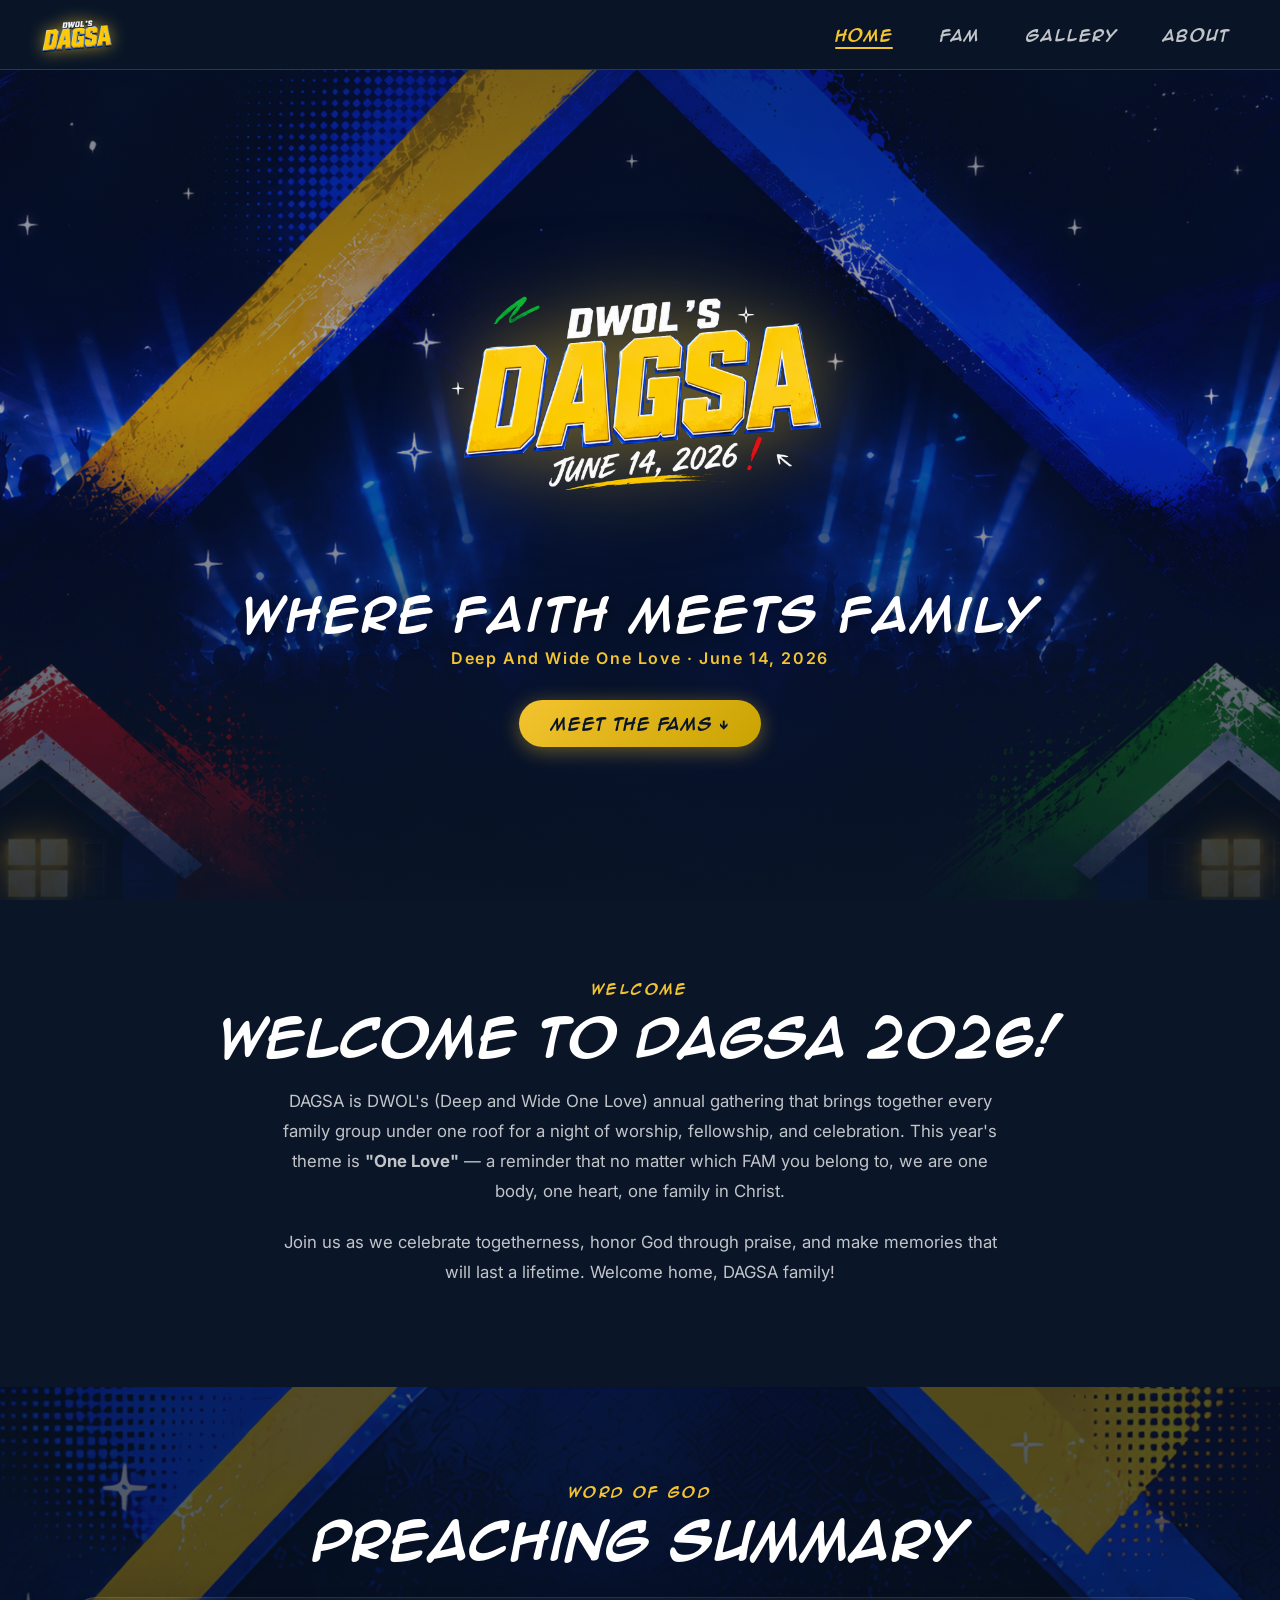
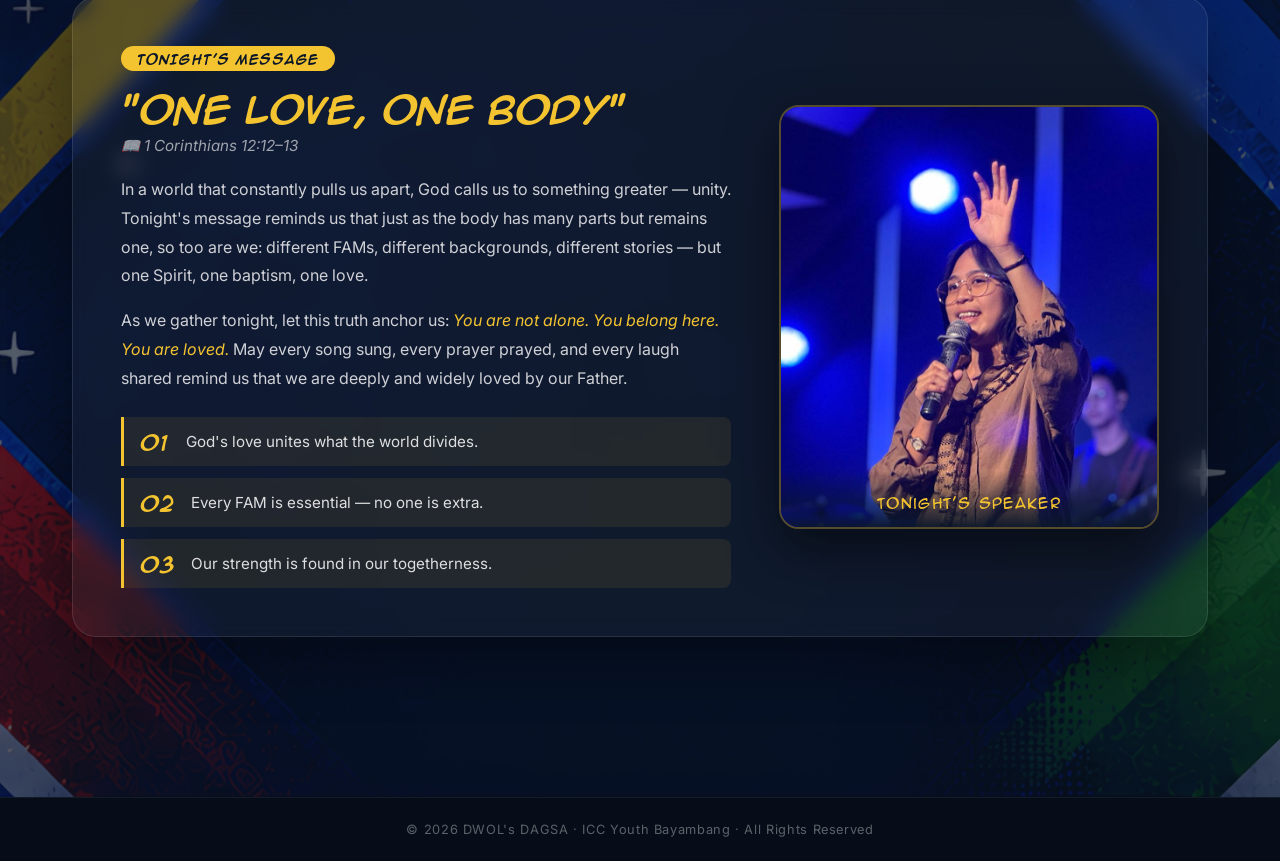
==== index.html @ e31fb782 "Initial commit: DAGSA 2026 website + photobooth app" ====
<!DOCTYPE html>
<html lang="en">
<head>
  <meta charset="UTF-8" />
  <meta name="viewport" content="width=device-width, initial-scale=1.0" />
  <title>DWOL's DAGSA 2026 — Deep and Wide One Love</title>
  <meta name="description" content="DWOL's DAGSA 2026 — Deep and Wide One Love youth event website. Meet the FAMs, view the photobooth gallery, and learn more about us." />
  <link rel="preconnect" href="https://fonts.googleapis.com" />
  <link rel="preconnect" href="https://fonts.gstatic.com" crossorigin />
  <link href="https://fonts.googleapis.com/css2?family=Outfit:wght@400;600;700;800;900&family=Inter:wght@400;500;600&display=swap" rel="stylesheet" />
  <link rel="stylesheet" href="style.css" />
</head>
<body>

  <!-- ===== NAVBAR ===== -->
  <nav class="navbar" id="navbar">
    <div class="nav-logo">
      <img src="ASSETS/14.png" alt="DWOL's DAGSA Logo" class="nav-logo-img" />
    </div>
    <ul class="nav-links" id="nav-links">
      <li><a href="#home" class="nav-link active" data-tab="home" onclick="switchTab('home', this)">HOME</a></li>
      <li><a href="#fam" class="nav-link" data-tab="fam" onclick="switchTab('fam', this)">FAM</a></li>
      <li><a href="#gallery" class="nav-link" data-tab="gallery" onclick="switchTab('gallery', this)">GALLERY</a></li>
      <li><a href="#about" class="nav-link" data-tab="about" onclick="switchTab('about', this)">ABOUT</a></li>
    </ul>
    <button class="hamburger" id="hamburger" onclick="toggleMenu()" aria-label="Toggle menu">
      <span></span><span></span><span></span>
    </button>
  </nav>

  <!-- ===== HOME TAB ===== -->
  <section id="home" class="tab-section active">

    <!-- Hero -->
    <div class="hero" style="background-image: url('ASSETS/BACKGROUND 2.png');">
      <div class="hero-overlay"></div>
      <div class="hero-content">
        <img src="ASSETS/15.png" alt="DWOL's DAGSA June 14, 2026" class="hero-logo animate-float" />
        <h1 class="hero-tagline">Where Faith Meets Family</h1>
        <p class="hero-sub">Deep And Wide One Love · June 14, 2026</p>
        <a href="#fam" class="btn btn-primary" onclick="switchTab('fam', document.querySelector('[data-tab=fam]'))">Meet the FAMs ↓</a>
      </div>
    </div>

    <!-- Welcome Message -->
    <div class="section-container welcome-section">
      <div class="section-label">WELCOME</div>
      <h2 class="section-title">Welcome to DAGSA 2026!</h2>
      <p class="section-desc">
        DAGSA is DWOL's (Deep and Wide One Love) annual gathering that brings together every family group under one roof
        for a night of worship, fellowship, and celebration. This year's theme is <strong>"One Love"</strong> — a reminder
        that no matter which FAM you belong to, we are one body, one heart, one family in Christ.
      </p>
      <p class="section-desc">
        Join us as we celebrate togetherness, honor God through praise, and make memories that will last a lifetime.
        Welcome home, DAGSA family!
      </p>
    </div>

    <!-- Preaching Summary -->
    <div class="preaching-section">
      <div class="preaching-bg" style="background-image: url('ASSETS/BACKGROUND.png');"></div>
      <div class="section-container">
        <div class="section-label">WORD OF GOD</div>
        <h2 class="section-title" style="color:#fff;">Preaching Summary</h2>
        <div class="preaching-card">
          <div class="preaching-text">
            <div class="sermon-badge">Tonight's Message</div>
            <h3 class="sermon-title">"One Love, One Body"</h3>
            <p class="sermon-verse">📖 1 Corinthians 12:12–13</p>
            <p class="sermon-body">
              In a world that constantly pulls us apart, God calls us to something greater — unity.
              Tonight's message reminds us that just as the body has many parts but remains one,
              so too are we: different FAMs, different backgrounds, different stories — but one Spirit,
              one baptism, one love.
            </p>
            <p class="sermon-body">
              As we gather tonight, let this truth anchor us: <em>You are not alone. You belong here.
              You are loved.</em> May every song sung, every prayer prayed, and every laugh shared
              remind us that we are deeply and widely loved by our Father.
            </p>
            <div class="sermon-key-points">
              <div class="key-point"><span class="kp-num">01</span><span>God's love unites what the world divides.</span></div>
              <div class="key-point"><span class="kp-num">02</span><span>Every FAM is essential — no one is extra.</span></div>
              <div class="key-point"><span class="kp-num">03</span><span>Our strength is found in our togetherness.</span></div>
            </div>
          </div>
          <div class="preaching-photo">
            <div class="photo-frame">
              <img src="ASSETS/preacher.jpg" alt="Tonight's Preacher" class="preacher-img" />
              <div class="photo-label">Tonight's Speaker</div>
            </div>
          </div>
        </div>
      </div>
    </div>

  </section>

  <!-- ===== FAM TAB ===== -->
  <section id="fam" class="tab-section">
    <div class="fam-hero" style="background-image: url('ASSETS/BACKGROUND.png');">
      <div class="hero-overlay"></div>
      <div class="fam-hero-content">
        <div class="section-label" style="color:#ffd700;">THE FAMILIES</div>
        <h2 class="section-title" style="color:#fff; font-size: clamp(2rem, 5vw, 3.5rem);">Meet the FAM</h2>
        <p style="color:rgba(255,255,255,0.8); max-width:600px; margin:0 auto; text-align:center;">
          Four families. One love. Get to know each FAM and see their incredible photos!
        </p>
      </div>
    </div>

    <div class="section-container fam-grid-section">
      <div class="fam-grid">

        <!-- JUNIOR FAM -->
        <div class="fam-card" id="fam-junior" style="--fam-color: #e63946;">
          <div class="fam-card-inner">
            <div class="fam-img-wrap">
              <img src="ASSETS/FAMs/JUNIOR FAM.png" alt="Junior FAM" class="fam-card-img" />
              <div class="fam-img-overlay"></div>
            </div>
            <div class="fam-card-body">
              <div class="fam-color-bar" style="background: #e63946;"></div>
              <h3 class="fam-name">Junior FAM</h3>
              <p class="fam-desc">The little ones with the biggest hearts. Full of energy, faith, and the purest kind of love for God!</p>
              <button class="btn btn-fam" style="--fam-color:#e63946;" onclick="openFamGallery('junior')" id="btn-junior-fam">
                See Our Pics 📸
              </button>
            </div>
          </div>
        </div>

        <!-- PRE-UNI FAM -->
        <div class="fam-card" id="fam-preuni" style="--fam-color: #f4d03f;">
          <div class="fam-card-inner">
            <div class="fam-img-wrap">
              <img src="ASSETS/FAMs/PRE-UNI FAM.png" alt="Pre-Uni FAM" class="fam-card-img" />
              <div class="fam-img-overlay"></div>
            </div>
            <div class="fam-card-body">
              <div class="fam-color-bar" style="background: #f4d03f;"></div>
              <h3 class="fam-name">Pre-Uni FAM</h3>
              <p class="fam-desc">On the threshold of a new chapter. These young ones carry passion, potential, and a faith that moves mountains.</p>
              <button class="btn btn-fam" style="--fam-color:#f4d03f; color:#0d1b3e;" onclick="openFamGallery('preuni')" id="btn-preuni-fam">
                See Our Pics 📸
              </button>
            </div>
          </div>
        </div>

        <!-- COLLEGIATE FAM -->
        <div class="fam-card" id="fam-collegiate" style="--fam-color: #1d4ed8;">
          <div class="fam-card-inner">
            <div class="fam-img-wrap">
              <img src="ASSETS/FAMs/COLLEGIATE FAM.png" alt="Collegiate FAM" class="fam-card-img" />
              <div class="fam-img-overlay"></div>
            </div>
            <div class="fam-card-body">
              <div class="fam-color-bar" style="background: #1d4ed8;"></div>
              <h3 class="fam-name">Collegiate FAM</h3>
              <p class="fam-desc">Navigating college with grace and grit. This FAM proves that campus life and deep faith go hand in hand.</p>
              <button class="btn btn-fam" style="--fam-color:#1d4ed8;" onclick="openFamGallery('collegiate')" id="btn-collegiate-fam">
                See Our Pics 📸
              </button>
            </div>
          </div>
        </div>

        <!-- YOUNG ADULTS FAM -->
        <div class="fam-card" id="fam-youngadults" style="--fam-color: #16a34a;">
          <div class="fam-card-inner">
            <div class="fam-img-wrap">
              <img src="ASSETS/FAMs/YOUNG ADULTS FAM.png" alt="Young Adults FAM" class="fam-card-img" />
              <div class="fam-img-overlay"></div>
            </div>
            <div class="fam-card-body">
              <div class="fam-color-bar" style="background: #16a34a;"></div>
              <h3 class="fam-name">Young Adults FAM</h3>
              <p class="fam-desc">Adulting in faith. This FAM is building careers, families, and a legacy rooted in God's love and purpose.</p>
              <button class="btn btn-fam" style="--fam-color:#16a34a;" onclick="openFamGallery('youngadults')" id="btn-youngadults-fam">
                See Our Pics 📸
              </button>
            </div>
          </div>
        </div>

      </div>
    </div>

    <!-- FAM Gallery Modal -->
    <div class="fam-modal" id="fam-modal" onclick="closeFamModal(event)">
      <div class="fam-modal-content" id="fam-modal-content">
        <button class="modal-close" onclick="closeFamModalBtn()" id="btn-close-fam-modal" aria-label="Close modal">✕</button>
        <div class="modal-header">
          <h3 class="modal-title" id="modal-fam-title">FAM Gallery</h3>
        </div>
        <div class="modal-gallery" id="modal-gallery">
          <p style="color:rgba(255,255,255,0.6); text-align:center; padding:2rem;">Photos coming soon! 📸</p>
        </div>
      </div>
    </div>
  </section>

  <!-- ===== PHOTOBOOTH GALLERY TAB ===== -->
  <section id="gallery" class="tab-section">
    <div class="gallery-hero" style="background-image: url('ASSETS/BACKGROUND 2.png');">
      <div class="hero-overlay"></div>
      <div class="gallery-hero-content">
        <div class="section-label" style="color:#ffd700;">MEMORIES</div>
        <h2 class="section-title" style="color:#fff; font-size: clamp(2rem, 5vw, 3.5rem);">Photobooth Gallery</h2>
        <p style="color:rgba(255,255,255,0.8); max-width:600px; margin:0 auto; text-align:center;">
          Capture the moment, keep the memory. Download your favorites below!
        </p>
      </div>
    </div>

    <div class="section-container gallery-section">

      <!-- Section: All FAMs -->
      <div class="gallery-group">
        <div class="gallery-group-header">
          <h3 class="gallery-group-title">⚡ Photobooth Shots</h3>
          <div class="gallery-group-line"></div>
        </div>
        <div class="gallery-grid">
          <div class="gallery-item" id="gallery-item-1">
            <div class="gallery-placeholder">
              <div class="placeholder-icon">📷</div>
              <p>Photo Coming Soon</p>
            </div>
            <button class="btn-download" onclick="downloadPhoto(this, 'dagsa-photo-1')" id="btn-dl-1" aria-label="Download photo 1">
              ⬇ Download
            </button>
          </div>
          <div class="gallery-item" id="gallery-item-2">
            <div class="gallery-placeholder">
              <div class="placeholder-icon">📷</div>
              <p>Photo Coming Soon</p>
            </div>
            <button class="btn-download" onclick="downloadPhoto(this, 'dagsa-photo-2')" id="btn-dl-2" aria-label="Download photo 2">
              ⬇ Download
            </button>
          </div>
          <div class="gallery-item" id="gallery-item-3">
            <div class="gallery-placeholder">
              <div class="placeholder-icon">📷</div>
              <p>Photo Coming Soon</p>
            </div>
            <button class="btn-download" onclick="downloadPhoto(this, 'dagsa-photo-3')" id="btn-dl-3" aria-label="Download photo 3">
              ⬇ Download
            </button>
          </div>
        </div>
      </div>

      <!-- Section: Junior FAM -->
      <div class="gallery-group">
        <div class="gallery-group-header">
          <h3 class="gallery-group-title" style="color:#e63946;">🏠 Junior FAM</h3>
          <div class="gallery-group-line" style="background: #e63946;"></div>
        </div>
        <div class="gallery-grid">
          <div class="gallery-item" id="gallery-junior-1">
            <div class="gallery-placeholder" style="border-color: rgba(230,57,70,0.4);">
              <div class="placeholder-icon">📷</div>
              <p>Photo Coming Soon</p>
            </div>
            <button class="btn-download" style="background:#e63946;" onclick="downloadPhoto(this, 'junior-fam-1')" id="btn-dl-junior-1">⬇ Download</button>
          </div>
          <div class="gallery-item" id="gallery-junior-2">
            <div class="gallery-placeholder" style="border-color: rgba(230,57,70,0.4);">
              <div class="placeholder-icon">📷</div>
              <p>Photo Coming Soon</p>
            </div>
            <button class="btn-download" style="background:#e63946;" onclick="downloadPhoto(this, 'junior-fam-2')" id="btn-dl-junior-2">⬇ Download</button>
          </div>
          <div class="gallery-item" id="gallery-junior-3">
            <div class="gallery-placeholder" style="border-color: rgba(230,57,70,0.4);">
              <div class="placeholder-icon">📷</div>
              <p>Photo Coming Soon</p>
            </div>
            <button class="btn-download" style="background:#e63946;" onclick="downloadPhoto(this, 'junior-fam-3')" id="btn-dl-junior-3">⬇ Download</button>
          </div>
        </div>
      </div>

      <!-- Section: Pre-Uni FAM -->
      <div class="gallery-group">
        <div class="gallery-group-header">
          <h3 class="gallery-group-title" style="color:#f4d03f;">🏠 Pre-Uni FAM</h3>
          <div class="gallery-group-line" style="background: #f4d03f;"></div>
        </div>
        <div class="gallery-grid">
          <div class="gallery-item" id="gallery-preuni-1">
            <div class="gallery-placeholder" style="border-color: rgba(244,208,63,0.4);">
              <div class="placeholder-icon">📷</div>
              <p>Photo Coming Soon</p>
            </div>
            <button class="btn-download" style="background:#c9a800; color:#fff;" onclick="downloadPhoto(this, 'preuni-fam-1')" id="btn-dl-preuni-1">⬇ Download</button>
          </div>
          <div class="gallery-item" id="gallery-preuni-2">
            <div class="gallery-placeholder" style="border-color: rgba(244,208,63,0.4);">
              <div class="placeholder-icon">📷</div>
              <p>Photo Coming Soon</p>
            </div>
            <button class="btn-download" style="background:#c9a800; color:#fff;" onclick="downloadPhoto(this, 'preuni-fam-2')" id="btn-dl-preuni-2">⬇ Download</button>
          </div>
          <div class="gallery-item" id="gallery-preuni-3">
            <div class="gallery-placeholder" style="border-color: rgba(244,208,63,0.4);">
              <div class="placeholder-icon">📷</div>
              <p>Photo Coming Soon</p>
            </div>
            <button class="btn-download" style="background:#c9a800; color:#fff;" onclick="downloadPhoto(this, 'preuni-fam-3')" id="btn-dl-preuni-3">⬇ Download</button>
          </div>
        </div>
      </div>

      <!-- Section: Collegiate FAM -->
      <div class="gallery-group">
        <div class="gallery-group-header">
          <h3 class="gallery-group-title" style="color:#60a5fa;">🏠 Collegiate FAM</h3>
          <div class="gallery-group-line" style="background: #1d4ed8;"></div>
        </div>
        <div class="gallery-grid">
          <div class="gallery-item" id="gallery-collegiate-1">
            <div class="gallery-placeholder" style="border-color: rgba(29,78,216,0.4);">
              <div class="placeholder-icon">📷</div>
              <p>Photo Coming Soon</p>
            </div>
            <button class="btn-download" style="background:#1d4ed8;" onclick="downloadPhoto(this, 'collegiate-fam-1')" id="btn-dl-collegiate-1">⬇ Download</button>
          </div>
          <div class="gallery-item" id="gallery-collegiate-2">
            <div class="gallery-placeholder" style="border-color: rgba(29,78,216,0.4);">
              <div class="placeholder-icon">📷</div>
              <p>Photo Coming Soon</p>
            </div>
            <button class="btn-download" style="background:#1d4ed8;" onclick="downloadPhoto(this, 'collegiate-fam-2')" id="btn-dl-collegiate-2">⬇ Download</button>
          </div>
          <div class="gallery-item" id="gallery-collegiate-3">
            <div class="gallery-placeholder" style="border-color: rgba(29,78,216,0.4);">
              <div class="placeholder-icon">📷</div>
              <p>Photo Coming Soon</p>
            </div>
            <button class="btn-download" style="background:#1d4ed8;" onclick="downloadPhoto(this, 'collegiate-fam-3')" id="btn-dl-collegiate-3">⬇ Download</button>
          </div>
        </div>
      </div>

      <!-- Section: Young Adults FAM -->
      <div class="gallery-group">
        <div class="gallery-group-header">
          <h3 class="gallery-group-title" style="color:#4ade80;">🏠 Young Adults FAM</h3>
          <div class="gallery-group-line" style="background: #16a34a;"></div>
        </div>
        <div class="gallery-grid">
          <div class="gallery-item" id="gallery-ya-1">
            <div class="gallery-placeholder" style="border-color: rgba(22,163,74,0.4);">
              <div class="placeholder-icon">📷</div>
              <p>Photo Coming Soon</p>
            </div>
            <button class="btn-download" style="background:#16a34a;" onclick="downloadPhoto(this, 'youngadults-fam-1')" id="btn-dl-ya-1">⬇ Download</button>
          </div>
          <div class="gallery-item" id="gallery-ya-2">
            <div class="gallery-placeholder" style="border-color: rgba(22,163,74,0.4);">
              <div class="placeholder-icon">📷</div>
              <p>Photo Coming Soon</p>
            </div>
            <button class="btn-download" style="background:#16a34a;" onclick="downloadPhoto(this, 'youngadults-fam-2')" id="btn-dl-ya-2">⬇ Download</button>
          </div>
          <div class="gallery-item" id="gallery-ya-3">
            <div class="gallery-placeholder" style="border-color: rgba(22,163,74,0.4);">
              <div class="placeholder-icon">📷</div>
              <p>Photo Coming Soon</p>
            </div>
            <button class="btn-download" style="background:#16a34a;" onclick="downloadPhoto(this, 'youngadults-fam-3')" id="btn-dl-ya-3">⬇ Download</button>
          </div>
        </div>
      </div>

    </div>
  </section>

  <!-- ===== ABOUT TAB ===== -->
  <section id="about" class="tab-section">
    <div class="about-hero" style="background-image: url('ASSETS/BACKGROUND 2.png');">
      <div class="hero-overlay"></div>
      <div class="about-hero-content">
        <img src="ASSETS/14.png" alt="DWOL's DAGSA" class="about-logo" />
      </div>
    </div>

    <div class="section-container about-section">

      <!-- About Description -->
      <div class="about-card">
        <div class="section-label">ABOUT US</div>
        <h2 class="section-title">What is DAGSA?</h2>
        <p class="section-desc">
          <strong>DAGSA</strong> — short for <em>"Dagsa"</em> (meaning "surge" or "overflow") — is DWOL's flagship annual gathering
          for all FAMs under the ICC Youth Bayambang umbrella. It's a night where every generation of young believers
          comes together to worship, celebrate, and be reminded of what matters most: love — God's love, and ours for one another.
        </p>
        <p class="section-desc">
          This website was created to document the beauty of DAGSA 2026 — from the powerful word shared, to the
          four FAMs that make up our community, to the photobooth memories you'll treasure for years to come.
        </p>
        <p class="section-desc">
          Whether you're a member finding your FAM photos, a first-timer getting to know us, or a parent checking in
          on your kids — welcome! You're part of this story too. 💛
        </p>
      </div>

      <!-- Socials -->
      <div class="socials-card">
        <div class="section-label">CONNECT WITH US</div>
        <h2 class="section-title">Find Us Online</h2>
        <p class="section-desc" style="text-align:center;">Stay updated with everything happening at Deep and Wide One Love.</p>

        <div class="socials-grid">
          <a href="https://www.facebook.com/iccyouthbayambang" target="_blank" rel="noopener noreferrer" class="social-card" id="link-facebook">
            <div class="social-icon facebook-icon">
              <svg xmlns="http://www.w3.org/2000/svg" viewBox="0 0 24 24" fill="currentColor" width="36" height="36">
                <path d="M24 12.073C24 5.404 18.627 0 12 0S0 5.404 0 12.073C0 18.1 4.388 23.094 10.125 24v-8.437H7.078v-3.49h3.047v-2.66c0-3.025 1.792-4.697 4.533-4.697 1.312 0 2.686.236 2.686.236v2.97h-1.513c-1.491 0-1.956.93-1.956 1.874v2.277h3.328l-.532 3.49h-2.796V24C19.612 23.094 24 18.1 24 12.073z"/>
              </svg>
            </div>
            <div class="social-info">
              <span class="social-platform">Facebook</span>
              <span class="social-handle">@iccyouthbayambang</span>
            </div>
            <div class="social-arrow">→</div>
          </a>

          <a href="https://www.instagram.com/deepandwide.onelove/" target="_blank" rel="noopener noreferrer" class="social-card" id="link-instagram">
            <div class="social-icon instagram-icon">
              <svg xmlns="http://www.w3.org/2000/svg" viewBox="0 0 24 24" fill="currentColor" width="36" height="36">
                <path d="M12 2.163c3.204 0 3.584.012 4.85.07 3.252.148 4.771 1.691 4.919 4.919.058 1.265.069 1.645.069 4.849 0 3.205-.012 3.584-.069 4.849-.149 3.225-1.664 4.771-4.919 4.919-1.266.058-1.644.07-4.85.07-3.204 0-3.584-.012-4.849-.07-3.26-.149-4.771-1.699-4.919-4.92-.058-1.265-.07-1.644-.07-4.849 0-3.204.013-3.583.07-4.849.149-3.227 1.664-4.771 4.919-4.919 1.266-.057 1.645-.069 4.849-.069zM12 0C8.741 0 8.333.014 7.053.072 2.695.272.273 2.69.073 7.052.014 8.333 0 8.741 0 12c0 3.259.014 3.668.072 4.948.2 4.358 2.618 6.78 6.98 6.98C8.333 23.986 8.741 24 12 24c3.259 0 3.668-.014 4.948-.072 4.354-.2 6.782-2.618 6.979-6.98.059-1.28.073-1.689.073-4.948 0-3.259-.014-3.667-.072-4.947-.196-4.354-2.617-6.78-6.979-6.98C15.668.014 15.259 0 12 0zm0 5.838a6.162 6.162 0 100 12.324 6.162 6.162 0 000-12.324zM12 16a4 4 0 110-8 4 4 0 010 8zm6.406-11.845a1.44 1.44 0 100 2.881 1.44 1.44 0 000-2.881z"/>
              </svg>
            </div>
            <div class="social-info">
              <span class="social-platform">Instagram</span>
              <span class="social-handle">@deepandwide.onelove</span>
            </div>
            <div class="social-arrow">→</div>
          </a>
        </div>
      </div>

      <!-- Footer note -->
      <div class="about-footer-note">
        <img src="ASSETS/13.png" alt="DAGSA Houses" class="footer-houses" />
        <p>Made with ❤️ for DAGSA 2026 · Deep and Wide One Love · ICC Youth Bayambang</p>
      </div>

    </div>
  </section>

  <!-- ===== PAGE FOOTER ===== -->
  <footer class="site-footer">
    <p>© 2026 DWOL's DAGSA · ICC Youth Bayambang · All Rights Reserved</p>
  </footer>

  <script src="script.js"></script>
</body>
</html>
---- style.css ----
/* =========================================
   DAGSA 2026 — Main Stylesheet
   Deep Navy / Gold / Red / Green palette
   ========================================= */

@font-face {
  font-family: 'AnimeAce';
  src: url('FONTS/animeace2bb_ot/animeace2_bld.otf') format('opentype');
  font-weight: 700;
  font-style: normal;
}
@font-face {
  font-family: 'AnimeAce';
  src: url('FONTS/animeace2bb_ot/animeace2_reg.otf') format('opentype');
  font-weight: 400;
  font-style: normal;
}

/* ===== RESET & BASE ===== */
*, *::before, *::after { box-sizing: border-box; margin: 0; padding: 0; }

:root {
  --navy:      #0a1628;
  --navy-mid:  #0d1f3c;
  --navy-light:#122040;
  --gold:      #f4c430;
  --gold-dark: #c9a200;
  --red:       #e63946;
  --green:     #16a34a;
  --blue:      #1d4ed8;
  --white:     #ffffff;
  --text-muted: rgba(255,255,255,0.65);
  --card-bg:   rgba(255,255,255,0.05);
  --card-border: rgba(255,255,255,0.1);
  --transition: 0.3s cubic-bezier(.4,0,.2,1);
}

html { scroll-behavior: smooth; }

body {
  font-family: 'Inter', 'Outfit', sans-serif;
  background: var(--navy);
  color: var(--white);
  min-height: 100vh;
  overflow-x: hidden;
}

img { display: block; max-width: 100%; }
a  { text-decoration: none; color: inherit; }

/* ===== SCROLLBAR ===== */
::-webkit-scrollbar { width: 8px; }
::-webkit-scrollbar-track { background: var(--navy); }
::-webkit-scrollbar-thumb { background: var(--gold-dark); border-radius: 4px; }

/* =========================================
   NAVBAR
   ========================================= */
.navbar {
  position: fixed;
  top: 0; left: 0; right: 0;
  z-index: 1000;
  display: flex;
  align-items: center;
  justify-content: space-between;
  padding: 0 2rem;
  height: 70px;
  background: rgba(10,22,40,0.92);
  backdrop-filter: blur(16px);
  border-bottom: 1px solid rgba(244,196,48,0.2);
  transition: var(--transition);
}
.navbar.scrolled {
  background: rgba(10,22,40,0.98);
  border-bottom-color: rgba(244,196,48,0.4);
  box-shadow: 0 4px 30px rgba(0,0,0,0.5);
}

.nav-logo { display: flex; align-items: center; }
.nav-logo-img {
  height: 50px;
  width: auto;
  filter: drop-shadow(0 0 8px rgba(244,196,48,0.6));
  transition: transform var(--transition);
}
.nav-logo-img:hover { transform: scale(1.05); }

.nav-links {
  display: flex;
  list-style: none;
  gap: 0.5rem;
}
.nav-link {
  display: block;
  padding: 0.5rem 1.2rem;
  font-family: 'AnimeAce', 'Outfit', sans-serif;
  font-size: 0.85rem;
  font-weight: 700;
  letter-spacing: 0.08em;
  color: rgba(255,255,255,0.75);
  border-radius: 6px;
  transition: var(--transition);
  position: relative;
}
.nav-link::after {
  content: '';
  position: absolute;
  bottom: 4px; left: 50%;
  transform: translateX(-50%) scaleX(0);
  width: 60%; height: 2px;
  background: var(--gold);
  border-radius: 2px;
  transition: transform var(--transition);
}
.nav-link:hover { color: var(--white); background: rgba(255,255,255,0.07); }
.nav-link:hover::after, .nav-link.active::after { transform: translateX(-50%) scaleX(1); }
.nav-link.active { color: var(--gold); }

.hamburger {
  display: none;
  flex-direction: column;
  gap: 5px;
  background: none;
  border: none;
  cursor: pointer;
  padding: 4px;
}
.hamburger span {
  display: block;
  width: 26px; height: 2px;
  background: var(--white);
  border-radius: 2px;
  transition: var(--transition);
}

@media (max-width: 700px) {
  .hamburger { display: flex; }
  .nav-links {
    position: absolute;
    top: 70px; left: 0; right: 0;
    flex-direction: column;
    background: rgba(10,22,40,0.98);
    border-bottom: 1px solid rgba(244,196,48,0.2);
    gap: 0;
    max-height: 0;
    overflow: hidden;
    transition: max-height var(--transition);
  }
  .nav-links.open { max-height: 300px; }
  .nav-link { padding: 1rem 2rem; border-radius: 0; }
}

/* =========================================
   TAB SECTIONS
   ========================================= */
.tab-section {
  display: none;
  min-height: 100vh;
  padding-top: 70px;
}
.tab-section.active { display: block; }

/* =========================================
   SECTION SHARED UTILITIES
   ========================================= */
.section-container {
  max-width: 1200px;
  margin: 0 auto;
  padding: 5rem 2rem;
}

.section-label {
  font-family: 'AnimeAce', 'Outfit', sans-serif;
  font-size: 0.75rem;
  font-weight: 700;
  letter-spacing: 0.2em;
  color: var(--gold);
  text-transform: uppercase;
  margin-bottom: 0.75rem;
}

.section-title {
  font-family: 'AnimeAce', 'Outfit', sans-serif;
  font-size: clamp(1.8rem, 4vw, 2.8rem);
  font-weight: 700;
  color: var(--white);
  line-height: 1.2;
  margin-bottom: 1.5rem;
}

.section-desc {
  font-size: 1.05rem;
  line-height: 1.8;
  color: rgba(255,255,255,0.75);
  max-width: 720px;
  margin-bottom: 1.25rem;
}

/* =========================================
   BUTTONS
   ========================================= */
.btn {
  display: inline-flex;
  align-items: center;
  gap: 0.5rem;
  padding: 0.8rem 2rem;
  border-radius: 50px;
  font-family: 'AnimeAce', 'Outfit', sans-serif;
  font-size: 0.9rem;
  font-weight: 700;
  letter-spacing: 0.05em;
  cursor: pointer;
  border: none;
  transition: var(--transition);
  text-transform: uppercase;
}

.btn-primary {
  background: linear-gradient(135deg, var(--gold), var(--gold-dark));
  color: var(--navy);
  box-shadow: 0 4px 20px rgba(244,196,48,0.4);
}
.btn-primary:hover {
  transform: translateY(-3px);
  box-shadow: 0 8px 30px rgba(244,196,48,0.6);
}

.btn-fam {
  width: 100%;
  justify-content: center;
  background: var(--fam-color, #f4c430);
  color: #fff;
  border-radius: 10px;
  font-size: 0.85rem;
  padding: 0.75rem 1.5rem;
  box-shadow: 0 4px 15px rgba(0,0,0,0.3);
}
.btn-fam:hover {
  transform: translateY(-3px) scale(1.02);
  box-shadow: 0 8px 25px rgba(0,0,0,0.4);
  filter: brightness(1.1);
}

/* =========================================
   HERO (HOME)
   ========================================= */
.hero {
  position: relative;
  min-height: calc(100vh - 70px);
  display: flex;
  align-items: center;
  justify-content: center;
  background-size: cover;
  background-position: center;
  overflow: hidden;
}
.hero-overlay {
  position: absolute; inset: 0;
  background: linear-gradient(
    to bottom,
    rgba(10,22,40,0.55) 0%,
    rgba(10,22,40,0.35) 40%,
    rgba(10,22,40,0.85) 100%
  );
}
.hero-content {
  position: relative;
  z-index: 2;
  text-align: center;
  padding: 2rem;
  animation: fadeInUp 0.9s ease both;
}
.hero-logo {
  max-width: min(600px, 90vw);
  margin: 0 auto 1.5rem;
  filter: drop-shadow(0 0 40px rgba(244,196,48,0.5));
}
.hero-tagline {
  font-family: 'AnimeAce', 'Outfit', sans-serif;
  font-size: clamp(1.5rem, 3.5vw, 2.5rem);
  color: var(--white);
  letter-spacing: 0.05em;
  margin-bottom: 0.5rem;
  text-shadow: 0 2px 20px rgba(0,0,0,0.5);
}
.hero-sub {
  font-size: 1rem;
  color: var(--gold);
  letter-spacing: 0.1em;
  margin-bottom: 2rem;
  font-weight: 600;
}

/* Float animation */
@keyframes fadeInUp {
  from { opacity: 0; transform: translateY(30px); }
  to   { opacity: 1; transform: translateY(0); }
}
@keyframes float {
  0%, 100% { transform: translateY(0); }
  50%       { transform: translateY(-12px); }
}
.animate-float { animation: float 4s ease-in-out infinite; }

/* =========================================
   WELCOME SECTION (HOME)
   ========================================= */
.welcome-section {
  text-align: center;
}
.welcome-section .section-desc {
  margin: 0 auto 1.25rem;
  text-align: center;
}

/* =========================================
   PREACHING SECTION (HOME)
   ========================================= */
.preaching-section {
  position: relative;
  padding: 1rem 0 5rem;
  overflow: hidden;
}
.preaching-bg {
  position: absolute; inset: 0;
  background-size: cover;
  background-position: center;
  opacity: 0.3;
}
.preaching-section .section-container { position: relative; z-index: 1; }
.preaching-section .section-label { text-align: center; }
.preaching-section .section-title { text-align: center; }

.preaching-card {
  display: grid;
  grid-template-columns: 1fr 380px;
  gap: 3rem;
  align-items: center;
  background: rgba(255,255,255,0.04);
  border: 1px solid rgba(255,255,255,0.1);
  border-radius: 24px;
  padding: 3rem;
  backdrop-filter: blur(10px);
  box-shadow: 0 20px 60px rgba(0,0,0,0.4);
  margin-top: 2rem;
}

.sermon-badge {
  display: inline-block;
  background: var(--gold);
  color: var(--navy);
  font-family: 'AnimeAce', sans-serif;
  font-size: 0.7rem;
  font-weight: 700;
  letter-spacing: 0.1em;
  padding: 0.3rem 1rem;
  border-radius: 50px;
  margin-bottom: 1rem;
  text-transform: uppercase;
}
.sermon-title {
  font-family: 'AnimeAce', 'Outfit', sans-serif;
  font-size: clamp(1.5rem, 3vw, 2rem);
  color: var(--gold);
  margin-bottom: 0.5rem;
  line-height: 1.3;
}
.sermon-verse {
  font-size: 0.95rem;
  color: rgba(255,255,255,0.6);
  margin-bottom: 1.25rem;
  font-style: italic;
}
.sermon-body {
  font-size: 1rem;
  line-height: 1.8;
  color: rgba(255,255,255,0.8);
  margin-bottom: 1rem;
}
.sermon-body em { color: var(--gold); font-style: italic; }

.sermon-key-points { margin-top: 1.5rem; display: flex; flex-direction: column; gap: 0.75rem; }
.key-point {
  display: flex;
  align-items: center;
  gap: 1rem;
  padding: 0.75rem 1rem;
  background: rgba(244,196,48,0.08);
  border-left: 3px solid var(--gold);
  border-radius: 0 8px 8px 0;
}
.kp-num {
  font-family: 'AnimeAce', sans-serif;
  font-size: 1.1rem;
  font-weight: 700;
  color: var(--gold);
  min-width: 30px;
}
.key-point span:last-child { font-size: 0.95rem; color: rgba(255,255,255,0.85); }

/* Preacher photo */
.photo-frame {
  position: relative;
  border-radius: 20px;
  overflow: hidden;
  box-shadow: 0 20px 50px rgba(0,0,0,0.5);
  border: 2px solid rgba(244,196,48,0.3);
}
.preacher-img {
  width: 100%;
  height: 420px;
  object-fit: cover;
  object-position: top center;
  transition: transform 0.5s ease;
}
.photo-frame:hover .preacher-img { transform: scale(1.04); }
.photo-label {
  position: absolute;
  bottom: 0; left: 0; right: 0;
  background: linear-gradient(transparent, rgba(10,22,40,0.95));
  padding: 1.5rem 1rem 1rem;
  font-family: 'AnimeAce', sans-serif;
  font-size: 0.85rem;
  letter-spacing: 0.1em;
  text-align: center;
  color: var(--gold);
}

@media (max-width: 900px) {
  .preaching-card {
    grid-template-columns: 1fr;
    padding: 2rem;
  }
  .preaching-photo { order: -1; }
  .preacher-img { height: 320px; }
}

/* =========================================
   FAM TAB
   ========================================= */
.fam-hero {
  position: relative;
  height: 380px;
  display: flex;
  align-items: center;
  justify-content: center;
  background-size: cover;
  background-position: center;
}
.fam-hero-content {
  position: relative;
  z-index: 2;
  text-align: center;
  padding: 1rem;
}

.fam-grid-section { padding-top: 3rem; }

.fam-grid {
  display: grid;
  grid-template-columns: repeat(2, 1fr);
  gap: 2rem;
}

.fam-card {
  border-radius: 20px;
  overflow: hidden;
  background: rgba(255,255,255,0.04);
  border: 1px solid rgba(255,255,255,0.08);
  transition: transform var(--transition), box-shadow var(--transition);
  cursor: default;
}
.fam-card:hover {
  transform: translateY(-8px);
  box-shadow: 0 20px 50px rgba(0,0,0,0.5);
}
.fam-card-inner { display: flex; flex-direction: column; height: 100%; }

.fam-img-wrap {
  position: relative;
  overflow: hidden;
  height: 240px;
}
.fam-card-img {
  width: 100%;
  height: 100%;
  object-fit: cover;
  transition: transform 0.5s ease;
}
.fam-card:hover .fam-card-img { transform: scale(1.06); }
.fam-img-overlay {
  position: absolute; inset: 0;
  background: linear-gradient(transparent 50%, rgba(10,22,40,0.95));
}

.fam-card-body {
  padding: 1.5rem;
  flex: 1;
  display: flex;
  flex-direction: column;
  gap: 0.75rem;
}
.fam-color-bar {
  width: 40px; height: 3px;
  border-radius: 2px;
}
.fam-name {
  font-family: 'AnimeAce', 'Outfit', sans-serif;
  font-size: 1.4rem;
  font-weight: 700;
  color: var(--white);
}
.fam-desc {
  font-size: 0.9rem;
  line-height: 1.7;
  color: var(--text-muted);
  flex: 1;
}

@media (max-width: 700px) {
  .fam-grid { grid-template-columns: 1fr; }
  .fam-img-wrap { height: 200px; }
}

/* FAM MODAL */
.fam-modal {
  display: none;
  position: fixed; inset: 0;
  z-index: 2000;
  background: rgba(0,0,0,0.85);
  backdrop-filter: blur(8px);
  align-items: center;
  justify-content: center;
  padding: 1rem;
  animation: fadeIn 0.3s ease;
}
.fam-modal.open { display: flex; }

.fam-modal-content {
  background: var(--navy-mid);
  border: 1px solid rgba(255,255,255,0.12);
  border-radius: 24px;
  padding: 2rem;
  max-width: 900px;
  width: 100%;
  max-height: 90vh;
  overflow-y: auto;
  position: relative;
  animation: slideUp 0.35s ease;
}
@keyframes slideUp {
  from { opacity: 0; transform: translateY(40px); }
  to   { opacity: 1; transform: translateY(0); }
}
@keyframes fadeIn {
  from { opacity: 0; } to { opacity: 1; }
}

.modal-close {
  position: absolute;
  top: 1rem; right: 1rem;
  background: rgba(255,255,255,0.1);
  border: none;
  color: #fff;
  font-size: 1.1rem;
  width: 36px; height: 36px;
  border-radius: 50%;
  cursor: pointer;
  transition: background var(--transition);
  display: flex; align-items: center; justify-content: center;
}
.modal-close:hover { background: rgba(255,255,255,0.2); }

.modal-header { margin-bottom: 1.5rem; }
.modal-title {
  font-family: 'AnimeAce', sans-serif;
  font-size: 1.6rem;
  color: var(--gold);
}

.modal-gallery {
  display: grid;
  grid-template-columns: repeat(3, 1fr);
  gap: 1rem;
}
.modal-gallery p { grid-column: 1/-1; }

@media (max-width: 600px) {
  .modal-gallery { grid-template-columns: 1fr; }
}

/* =========================================
   GALLERY TAB
   ========================================= */
.gallery-hero {
  position: relative;
  height: 350px;
  display: flex;
  align-items: center;
  justify-content: center;
  background-size: cover;
  background-position: center;
}
.gallery-hero-content {
  position: relative;
  z-index: 2;
  text-align: center;
}

.gallery-section { padding-top: 3rem; }

.gallery-group { margin-bottom: 4rem; }
.gallery-group-header {
  display: flex;
  align-items: center;
  gap: 1rem;
  margin-bottom: 1.5rem;
}
.gallery-group-title {
  font-family: 'AnimeAce', 'Outfit', sans-serif;
  font-size: 1.3rem;
  font-weight: 700;
  color: var(--gold);
  white-space: nowrap;
}
.gallery-group-line {
  flex: 1;
  height: 2px;
  background: linear-gradient(to right, rgba(244,196,48,0.5), transparent);
  border-radius: 2px;
}

.gallery-grid {
  display: grid;
  grid-template-columns: repeat(3, 1fr);
  gap: 1.5rem;
}

.gallery-item {
  display: flex;
  flex-direction: column;
  gap: 0;
  border-radius: 16px;
  overflow: hidden;
  background: var(--card-bg);
  border: 1px solid var(--card-border);
  transition: transform var(--transition), box-shadow var(--transition);
}
.gallery-item:hover {
  transform: translateY(-6px);
  box-shadow: 0 16px 40px rgba(0,0,0,0.4);
}

.gallery-placeholder {
  aspect-ratio: 4/3;
  display: flex;
  flex-direction: column;
  align-items: center;
  justify-content: center;
  gap: 0.75rem;
  background: rgba(255,255,255,0.03);
  border: 2px dashed rgba(244,196,48,0.3);
  color: rgba(255,255,255,0.4);
  font-size: 0.85rem;
  transition: border-color var(--transition);
}
.gallery-item:hover .gallery-placeholder {
  border-color: rgba(244,196,48,0.6);
}
.placeholder-icon { font-size: 2.5rem; }

.gallery-item img {
  width: 100%;
  aspect-ratio: 4/3;
  object-fit: cover;
}

.btn-download {
  display: block;
  width: 100%;
  padding: 0.75rem;
  background: var(--gold-dark);
  color: var(--white);
  font-family: 'AnimeAce', 'Outfit', sans-serif;
  font-size: 0.8rem;
  font-weight: 700;
  letter-spacing: 0.08em;
  border: none;
  cursor: pointer;
  text-align: center;
  transition: background var(--transition), transform var(--transition);
}
.btn-download:hover {
  filter: brightness(1.15);
  transform: scaleY(1.05);
}

@media (max-width: 700px) {
  .gallery-grid { grid-template-columns: 1fr; }
}

/* =========================================
   ABOUT TAB
   ========================================= */
.about-hero {
  position: relative;
  height: 400px;
  display: flex;
  align-items: center;
  justify-content: center;
  background-size: cover;
  background-position: center;
}
.about-hero-content {
  position: relative;
  z-index: 2;
  text-align: center;
}
.about-logo {
  max-width: min(500px, 85vw);
  margin: 0 auto;
  filter: drop-shadow(0 0 30px rgba(244,196,48,0.5));
  animation: float 4s ease-in-out infinite;
}

.about-section { padding-top: 2rem; }

.about-card {
  background: var(--card-bg);
  border: 1px solid var(--card-border);
  border-radius: 24px;
  padding: 3rem;
  margin-bottom: 3rem;
  backdrop-filter: blur(10px);
}
.about-card .section-title { text-align: left; }
.about-card .section-desc { max-width: 100%; }

.socials-card {
  background: var(--card-bg);
  border: 1px solid var(--card-border);
  border-radius: 24px;
  padding: 3rem;
  margin-bottom: 3rem;
  text-align: center;
  backdrop-filter: blur(10px);
}
.socials-card .section-title { text-align: center; }

.socials-grid {
  display: grid;
  grid-template-columns: repeat(auto-fit, minmax(280px, 1fr));
  gap: 1.5rem;
  margin-top: 2rem;
}

.social-card {
  display: flex;
  align-items: center;
  gap: 1.25rem;
  padding: 1.5rem;
  background: rgba(255,255,255,0.05);
  border: 1px solid rgba(255,255,255,0.1);
  border-radius: 16px;
  transition: var(--transition);
  cursor: pointer;
}
.social-card:hover {
  transform: translateY(-5px);
  border-color: rgba(244,196,48,0.4);
  background: rgba(244,196,48,0.06);
  box-shadow: 0 12px 35px rgba(0,0,0,0.3);
}

.social-icon {
  width: 64px; height: 64px;
  border-radius: 14px;
  display: flex;
  align-items: center;
  justify-content: center;
  flex-shrink: 0;
}
.facebook-icon { background: #1877f2; color: white; }
.instagram-icon {
  background: radial-gradient(circle at 30% 107%, #fdf497 0%, #fdf497 5%, #fd5949 45%, #d6249f 60%, #285aeb 90%);
  color: white;
}

.social-info {
  display: flex;
  flex-direction: column;
  align-items: flex-start;
  gap: 0.25rem;
  flex: 1;
}
.social-platform {
  font-family: 'AnimeAce', sans-serif;
  font-size: 1rem;
  font-weight: 700;
  color: var(--white);
}
.social-handle {
  font-size: 0.85rem;
  color: var(--text-muted);
}
.social-arrow {
  font-size: 1.25rem;
  color: var(--gold);
  transition: transform var(--transition);
}
.social-card:hover .social-arrow { transform: translateX(5px); }

/* Footer note */
.about-footer-note {
  text-align: center;
  padding: 2rem 0;
  color: rgba(255,255,255,0.4);
  font-size: 0.85rem;
  line-height: 1.7;
}
.footer-houses {
  max-width: 200px;
  margin: 0 auto 1rem;
  opacity: 0.5;
  filter: grayscale(0.3);
}

/* =========================================
   SITE FOOTER
   ========================================= */
.site-footer {
  text-align: center;
  padding: 1.5rem;
  background: rgba(0,0,0,0.4);
  border-top: 1px solid rgba(255,255,255,0.06);
  font-size: 0.8rem;
  color: rgba(255,255,255,0.35);
  letter-spacing: 0.05em;
}

/* =========================================
   ANIMATED ENTRANCE (intersection observer)
   ========================================= */
.fade-in-section {
  opacity: 0;
  transform: translateY(24px);
  transition: opacity 0.7s ease, transform 0.7s ease;
}
.fade-in-section.visible {
  opacity: 1;
  transform: translateY(0);
}
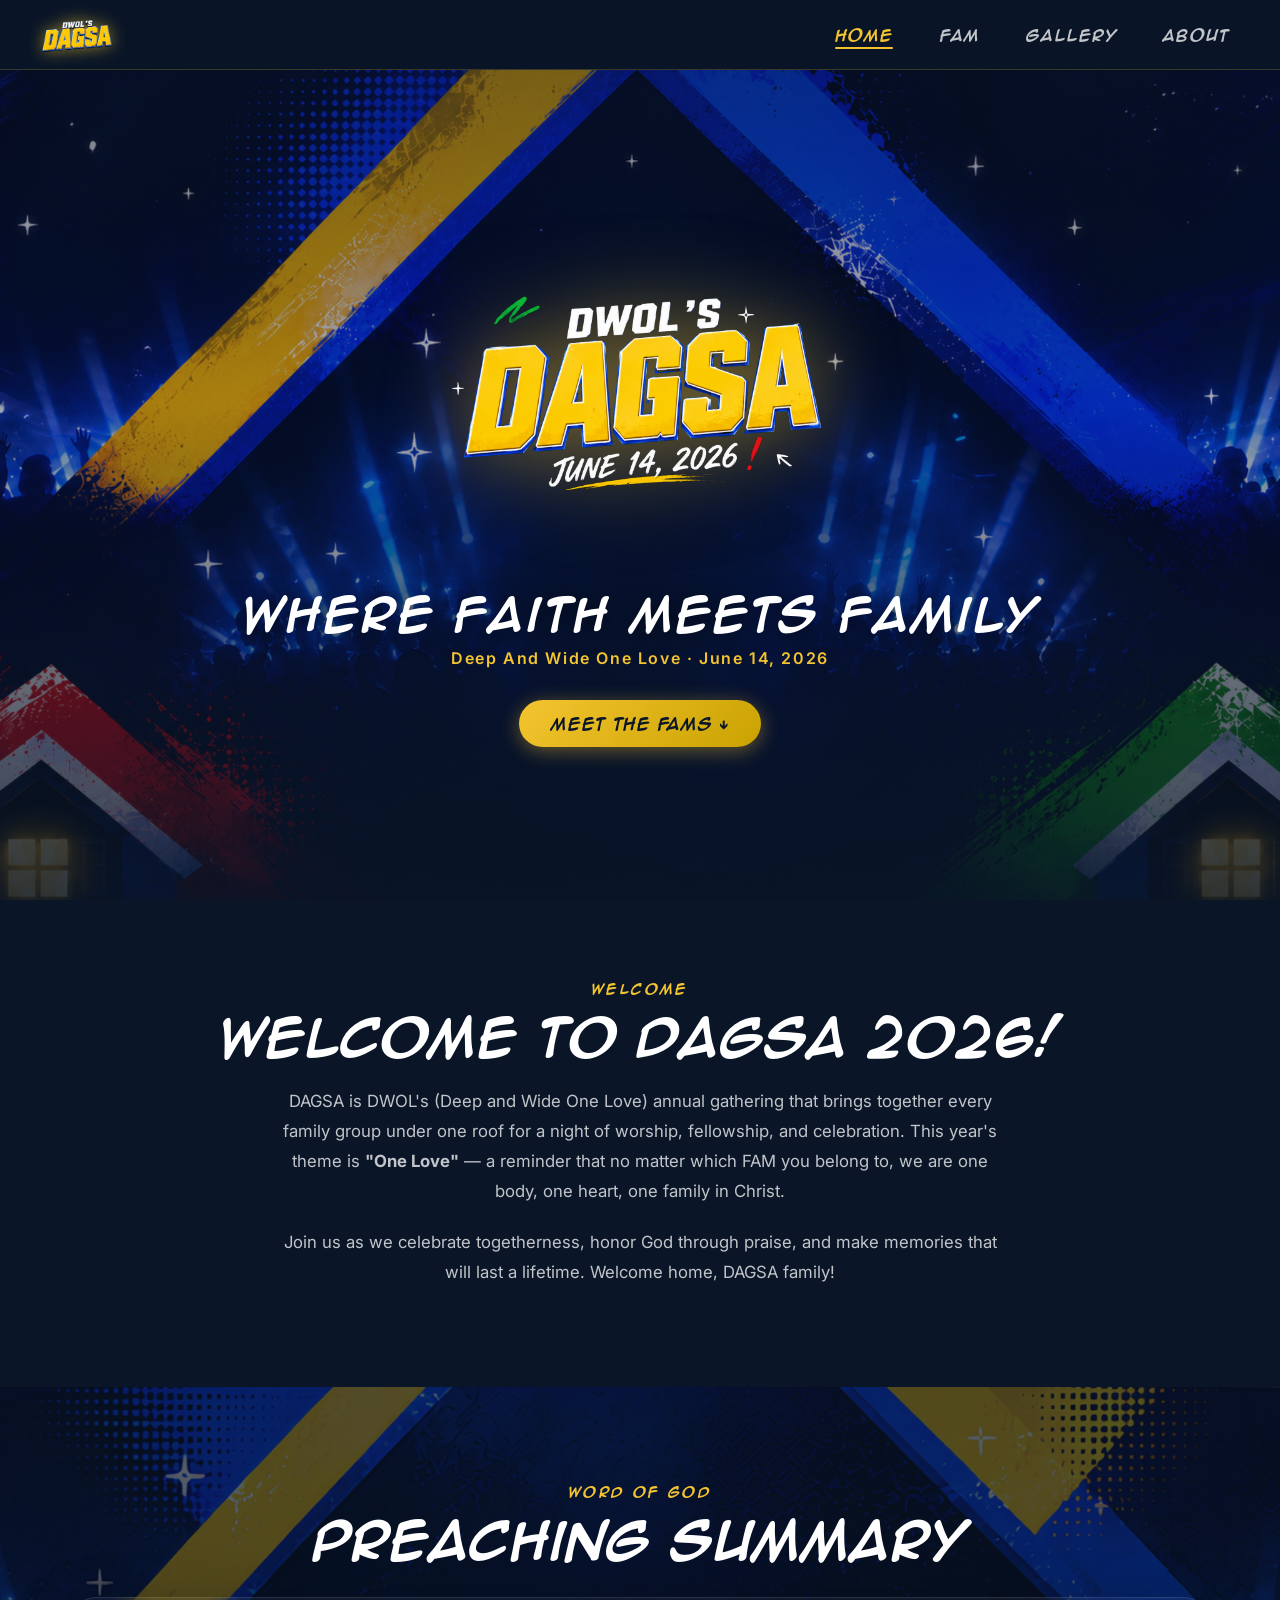
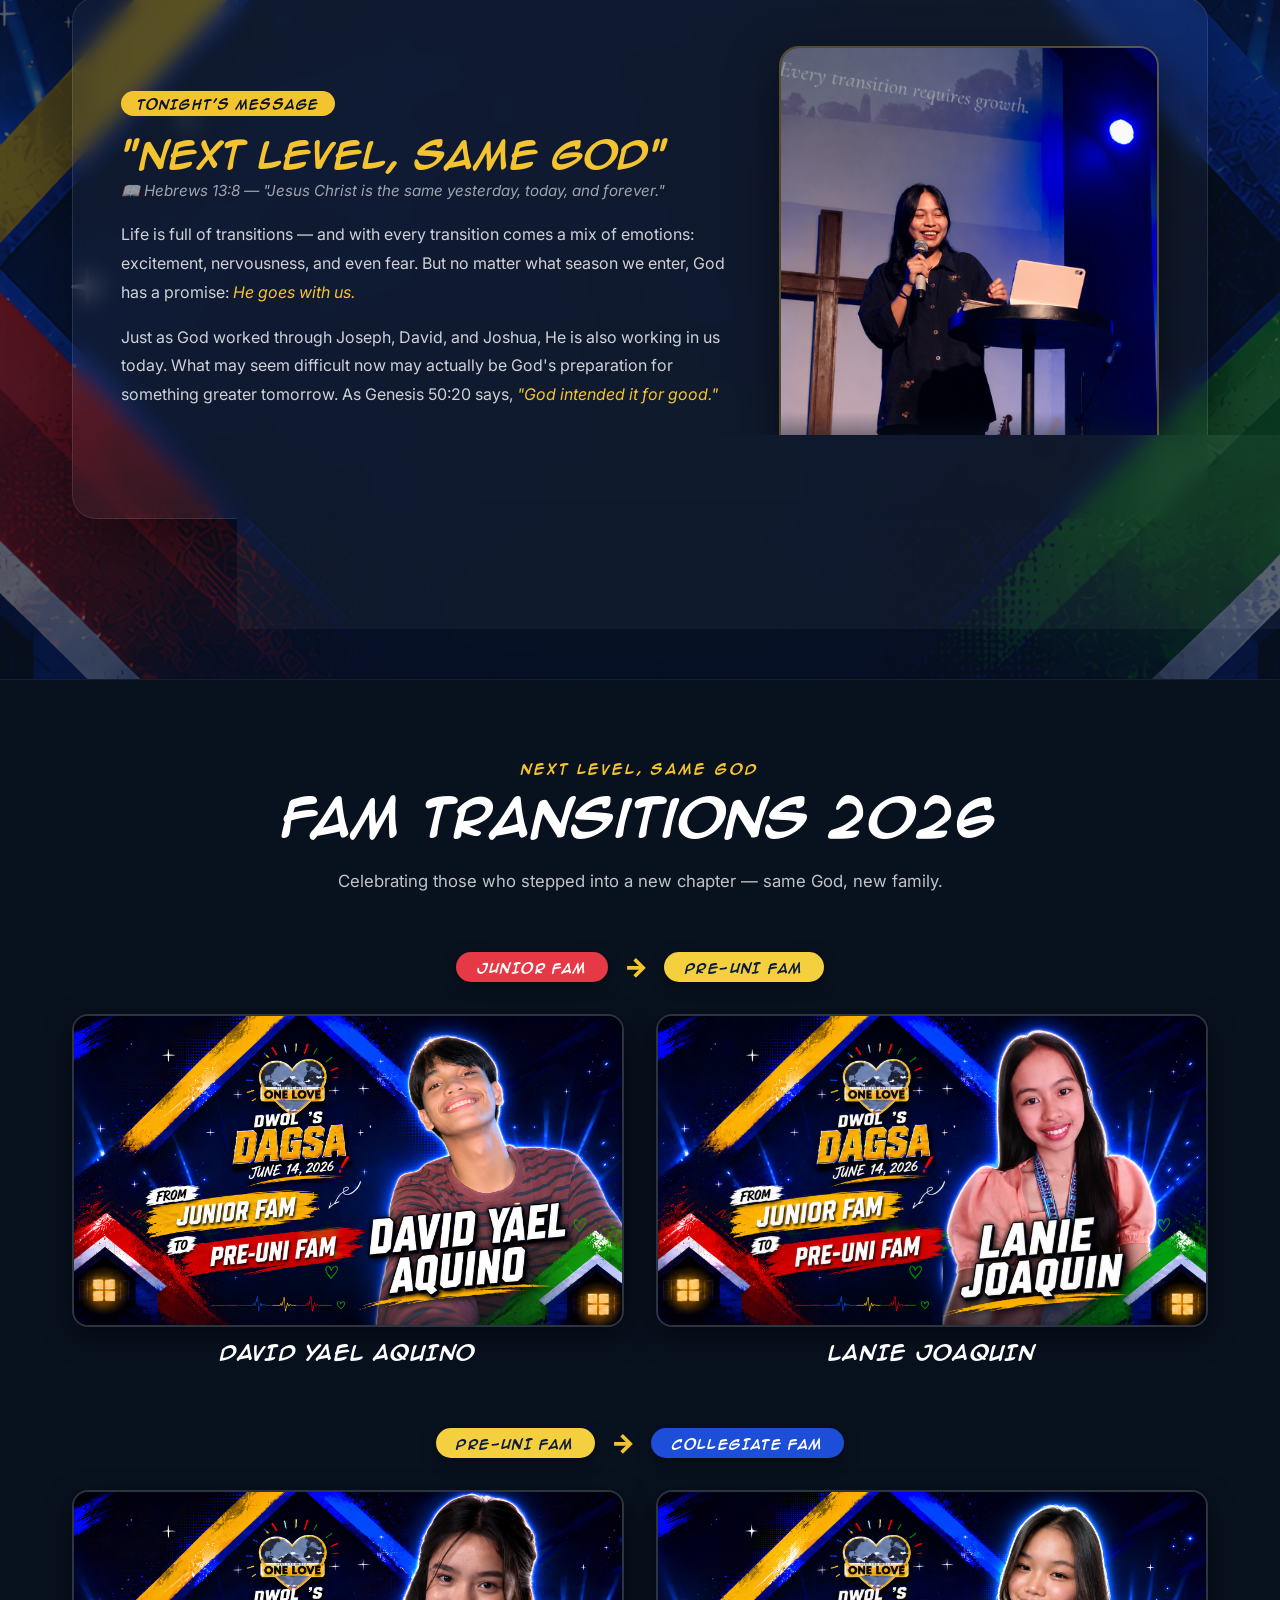
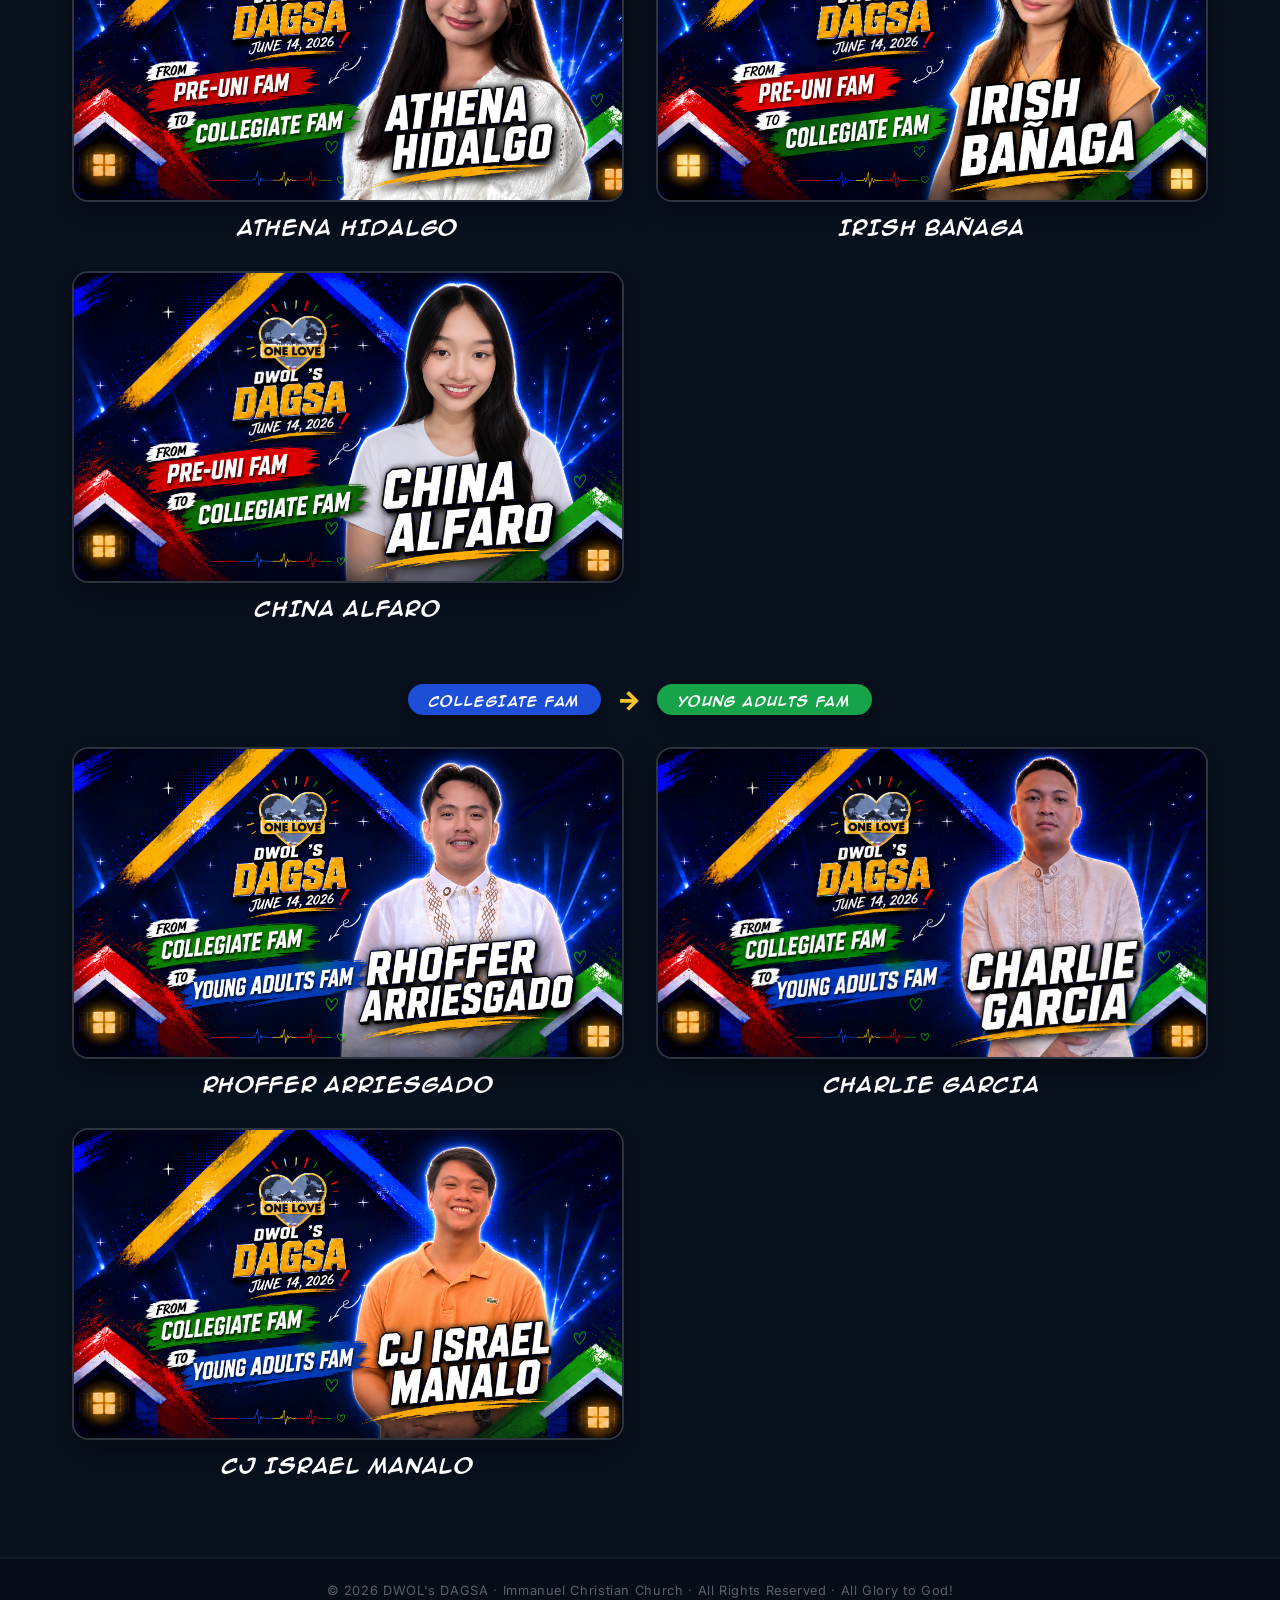
==== commit 8e5f8c62: "Update gallery load more, preaching summary layout, and FAM transitions" ====
--- a/index.html
+++ b/index.html
@@ -66,36 +66,121 @@
         <div class="preaching-card">
           <div class="preaching-text">
             <div class="sermon-badge">Tonight's Message</div>
-            <h3 class="sermon-title">"One Love, One Body"</h3>
-            <p class="sermon-verse">📖 1 Corinthians 12:12–13</p>
+            <h3 class="sermon-title">"Next Level, Same God"</h3>
+            <p class="sermon-verse">📖 Hebrews 13:8 — <em>"Jesus Christ is the same yesterday, today, and forever."</em></p>
             <p class="sermon-body">
-              In a world that constantly pulls us apart, God calls us to something greater — unity.
-              Tonight's message reminds us that just as the body has many parts but remains one,
-              so too are we: different FAMs, different backgrounds, different stories — but one Spirit,
-              one baptism, one love.
+              Life is full of transitions — and with every transition comes a mix of emotions: excitement, nervousness,
+              and even fear. But no matter what season we enter, God has a promise: <em>He goes with us.</em>
             </p>
             <p class="sermon-body">
-              As we gather tonight, let this truth anchor us: <em>You are not alone. You belong here.
-              You are loved.</em> May every song sung, every prayer prayed, and every laugh shared
-              remind us that we are deeply and widely loved by our Father.
+              Just as God worked through Joseph, David, and Joshua, He is also working in us today.
+              What may seem difficult now may actually be God's preparation for something greater tomorrow.
+              As Genesis 50:20 says, <em>"God intended it for good."</em>
             </p>
-            <div class="sermon-key-points">
-              <div class="key-point"><span class="kp-num">01</span><span>God's love unites what the world divides.</span></div>
-              <div class="key-point"><span class="kp-num">02</span><span>Every FAM is essential — no one is extra.</span></div>
-              <div class="key-point"><span class="kp-num">03</span><span>Our strength is found in our togetherness.</span></div>
-            </div>
           </div>
           <div class="preaching-photo">
             <div class="photo-frame">
-              <img src="ASSETS/preacher.jpg" alt="Tonight's Preacher" class="preacher-img" />
-              <div class="photo-label">Tonight's Speaker</div>
-            </div>
-          </div>
-        </div>
+              <img src="ASSETS/preacher 2.png" alt="Tonight's Preacher" class="preacher-img" />
+              <div class="photo-label">Kristine Junio</div>
+            </div>
+          </div>
+        </div>
+      </div>
+    </div>
+
+    <!-- FAM Transitions -->
+    <div class="home-transitions-section">
+      <div class="section-container">
+        <div class="section-label" style="text-align:center;">NEXT LEVEL, SAME GOD</div>
+        <h2 class="section-title" style="text-align:center;">FAM Transitions 2026</h2>
+        <p class="section-desc" style="text-align:center; margin: 0 auto 3.5rem;">Celebrating those who stepped into a new chapter — same God, new family.</p>
+
+        <!-- Group: Junior → Pre-Uni -->
+        <div class="home-transition-group">
+          <div class="ht-group-label">
+            <span class="ht-badge" style="background:#e63946;">Junior FAM</span>
+            <span class="ht-group-arrow">→</span>
+            <span class="ht-badge" style="background:#f4d03f; color:#0d1b3e;">Pre-Uni FAM</span>
+          </div>
+          <div class="ht-persons">
+            <div class="ht-person">
+              <div class="ht-img-wrap">
+                <img src="ASSETS/FAMs/TRANSITIONED/13.png" alt="David Yael Aquino" />
+              </div>
+              <span class="ht-person-name">David Yael Aquino</span>
+            </div>
+            <div class="ht-person">
+              <div class="ht-img-wrap">
+                <img src="ASSETS/FAMs/TRANSITIONED/14.png" alt="Lanie Joaquin" />
+              </div>
+              <span class="ht-person-name">Lanie Joaquin</span>
+            </div>
+          </div>
+        </div>
+
+        <!-- Group: Pre-Uni → Collegiate -->
+        <div class="home-transition-group">
+          <div class="ht-group-label">
+            <span class="ht-badge" style="background:#f4d03f; color:#0d1b3e;">Pre-Uni FAM</span>
+            <span class="ht-group-arrow">→</span>
+            <span class="ht-badge" style="background:#1d4ed8;">Collegiate FAM</span>
+          </div>
+          <div class="ht-persons">
+            <div class="ht-person">
+              <div class="ht-img-wrap">
+                <img src="ASSETS/FAMs/TRANSITIONED/10.png" alt="Athena Hidalgo" />
+              </div>
+              <span class="ht-person-name">Athena Hidalgo</span>
+            </div>
+            <div class="ht-person">
+              <div class="ht-img-wrap">
+                <img src="ASSETS/FAMs/TRANSITIONED/11.png" alt="Irish Bañaga" />
+              </div>
+              <span class="ht-person-name">Irish Bañaga</span>
+            </div>
+            <div class="ht-person">
+              <div class="ht-img-wrap">
+                <img src="ASSETS/FAMs/TRANSITIONED/12.png" alt="China Alfaro" />
+              </div>
+              <span class="ht-person-name">China Alfaro</span>
+            </div>
+          </div>
+        </div>
+
+        <!-- Group: Collegiate → Young Adults -->
+        <div class="home-transition-group">
+          <div class="ht-group-label">
+            <span class="ht-badge" style="background:#1d4ed8;">Collegiate FAM</span>
+            <span class="ht-group-arrow">→</span>
+            <span class="ht-badge" style="background:#16a34a;">Young Adults FAM</span>
+          </div>
+          <div class="ht-persons">
+            <div class="ht-person">
+              <div class="ht-img-wrap">
+                <img src="ASSETS/FAMs/TRANSITIONED/7.png" alt="Rhoffer Arriesgado" />
+              </div>
+              <span class="ht-person-name">Rhoffer Arriesgado</span>
+            </div>
+            <div class="ht-person">
+              <div class="ht-img-wrap">
+                <img src="ASSETS/FAMs/TRANSITIONED/8.png" alt="Charlie Garcia" />
+              </div>
+              <span class="ht-person-name">Charlie Garcia</span>
+            </div>
+            <div class="ht-person">
+              <div class="ht-img-wrap">
+                <img src="ASSETS/FAMs/TRANSITIONED/9.png" alt="CJ Israel Manalo" />
+              </div>
+              <span class="ht-person-name">CJ Israel Manalo</span>
+            </div>
+          </div>
+        </div>
+
       </div>
     </div>
 
   </section>
+
 
   <!-- ===== FAM TAB ===== -->
   <section id="fam" class="tab-section">
@@ -110,6 +195,7 @@
       </div>
     </div>
 
+
     <div class="section-container fam-grid-section">
       <div class="fam-grid">
 
@@ -210,175 +296,56 @@
         <div class="section-label" style="color:#ffd700;">MEMORIES</div>
         <h2 class="section-title" style="color:#fff; font-size: clamp(2rem, 5vw, 3.5rem);">Photobooth Gallery</h2>
         <p style="color:rgba(255,255,255,0.8); max-width:600px; margin:0 auto; text-align:center;">
-          Capture the moment, keep the memory. Download your favorites below!
+          Capture the moment, keep the memory. Tap a strip to preview, then download!
         </p>
       </div>
     </div>
 
     <div class="section-container gallery-section">
-
-      <!-- Section: All FAMs -->
       <div class="gallery-group">
         <div class="gallery-group-header">
-          <h3 class="gallery-group-title">⚡ Photobooth Shots</h3>
+          <h3 class="gallery-group-title">📸 Photobooth Strips</h3>
           <div class="gallery-group-line"></div>
         </div>
-        <div class="gallery-grid">
-          <div class="gallery-item" id="gallery-item-1">
-            <div class="gallery-placeholder">
-              <div class="placeholder-icon">📷</div>
-              <p>Photo Coming Soon</p>
-            </div>
-            <button class="btn-download" onclick="downloadPhoto(this, 'dagsa-photo-1')" id="btn-dl-1" aria-label="Download photo 1">
-              ⬇ Download
-            </button>
-          </div>
-          <div class="gallery-item" id="gallery-item-2">
-            <div class="gallery-placeholder">
-              <div class="placeholder-icon">📷</div>
-              <p>Photo Coming Soon</p>
-            </div>
-            <button class="btn-download" onclick="downloadPhoto(this, 'dagsa-photo-2')" id="btn-dl-2" aria-label="Download photo 2">
-              ⬇ Download
-            </button>
-          </div>
-          <div class="gallery-item" id="gallery-item-3">
-            <div class="gallery-placeholder">
-              <div class="placeholder-icon">📷</div>
-              <p>Photo Coming Soon</p>
-            </div>
-            <button class="btn-download" onclick="downloadPhoto(this, 'dagsa-photo-3')" id="btn-dl-3" aria-label="Download photo 3">
-              ⬇ Download
-            </button>
-          </div>
-        </div>
-      </div>
-
-      <!-- Section: Junior FAM -->
-      <div class="gallery-group">
-        <div class="gallery-group-header">
-          <h3 class="gallery-group-title" style="color:#e63946;">🏠 Junior FAM</h3>
-          <div class="gallery-group-line" style="background: #e63946;"></div>
-        </div>
-        <div class="gallery-grid">
-          <div class="gallery-item" id="gallery-junior-1">
-            <div class="gallery-placeholder" style="border-color: rgba(230,57,70,0.4);">
-              <div class="placeholder-icon">📷</div>
-              <p>Photo Coming Soon</p>
-            </div>
-            <button class="btn-download" style="background:#e63946;" onclick="downloadPhoto(this, 'junior-fam-1')" id="btn-dl-junior-1">⬇ Download</button>
-          </div>
-          <div class="gallery-item" id="gallery-junior-2">
-            <div class="gallery-placeholder" style="border-color: rgba(230,57,70,0.4);">
-              <div class="placeholder-icon">📷</div>
-              <p>Photo Coming Soon</p>
-            </div>
-            <button class="btn-download" style="background:#e63946;" onclick="downloadPhoto(this, 'junior-fam-2')" id="btn-dl-junior-2">⬇ Download</button>
-          </div>
-          <div class="gallery-item" id="gallery-junior-3">
-            <div class="gallery-placeholder" style="border-color: rgba(230,57,70,0.4);">
-              <div class="placeholder-icon">📷</div>
-              <p>Photo Coming Soon</p>
-            </div>
-            <button class="btn-download" style="background:#e63946;" onclick="downloadPhoto(this, 'junior-fam-3')" id="btn-dl-junior-3">⬇ Download</button>
-          </div>
-        </div>
-      </div>
-
-      <!-- Section: Pre-Uni FAM -->
-      <div class="gallery-group">
-        <div class="gallery-group-header">
-          <h3 class="gallery-group-title" style="color:#f4d03f;">🏠 Pre-Uni FAM</h3>
-          <div class="gallery-group-line" style="background: #f4d03f;"></div>
-        </div>
-        <div class="gallery-grid">
-          <div class="gallery-item" id="gallery-preuni-1">
-            <div class="gallery-placeholder" style="border-color: rgba(244,208,63,0.4);">
-              <div class="placeholder-icon">📷</div>
-              <p>Photo Coming Soon</p>
-            </div>
-            <button class="btn-download" style="background:#c9a800; color:#fff;" onclick="downloadPhoto(this, 'preuni-fam-1')" id="btn-dl-preuni-1">⬇ Download</button>
-          </div>
-          <div class="gallery-item" id="gallery-preuni-2">
-            <div class="gallery-placeholder" style="border-color: rgba(244,208,63,0.4);">
-              <div class="placeholder-icon">📷</div>
-              <p>Photo Coming Soon</p>
-            </div>
-            <button class="btn-download" style="background:#c9a800; color:#fff;" onclick="downloadPhoto(this, 'preuni-fam-2')" id="btn-dl-preuni-2">⬇ Download</button>
-          </div>
-          <div class="gallery-item" id="gallery-preuni-3">
-            <div class="gallery-placeholder" style="border-color: rgba(244,208,63,0.4);">
-              <div class="placeholder-icon">📷</div>
-              <p>Photo Coming Soon</p>
-            </div>
-            <button class="btn-download" style="background:#c9a800; color:#fff;" onclick="downloadPhoto(this, 'preuni-fam-3')" id="btn-dl-preuni-3">⬇ Download</button>
-          </div>
-        </div>
-      </div>
-
-      <!-- Section: Collegiate FAM -->
-      <div class="gallery-group">
-        <div class="gallery-group-header">
-          <h3 class="gallery-group-title" style="color:#60a5fa;">🏠 Collegiate FAM</h3>
-          <div class="gallery-group-line" style="background: #1d4ed8;"></div>
-        </div>
-        <div class="gallery-grid">
-          <div class="gallery-item" id="gallery-collegiate-1">
-            <div class="gallery-placeholder" style="border-color: rgba(29,78,216,0.4);">
-              <div class="placeholder-icon">📷</div>
-              <p>Photo Coming Soon</p>
-            </div>
-            <button class="btn-download" style="background:#1d4ed8;" onclick="downloadPhoto(this, 'collegiate-fam-1')" id="btn-dl-collegiate-1">⬇ Download</button>
-          </div>
-          <div class="gallery-item" id="gallery-collegiate-2">
-            <div class="gallery-placeholder" style="border-color: rgba(29,78,216,0.4);">
-              <div class="placeholder-icon">📷</div>
-              <p>Photo Coming Soon</p>
-            </div>
-            <button class="btn-download" style="background:#1d4ed8;" onclick="downloadPhoto(this, 'collegiate-fam-2')" id="btn-dl-collegiate-2">⬇ Download</button>
-          </div>
-          <div class="gallery-item" id="gallery-collegiate-3">
-            <div class="gallery-placeholder" style="border-color: rgba(29,78,216,0.4);">
-              <div class="placeholder-icon">📷</div>
-              <p>Photo Coming Soon</p>
-            </div>
-            <button class="btn-download" style="background:#1d4ed8;" onclick="downloadPhoto(this, 'collegiate-fam-3')" id="btn-dl-collegiate-3">⬇ Download</button>
-          </div>
-        </div>
-      </div>
-
-      <!-- Section: Young Adults FAM -->
-      <div class="gallery-group">
-        <div class="gallery-group-header">
-          <h3 class="gallery-group-title" style="color:#4ade80;">🏠 Young Adults FAM</h3>
-          <div class="gallery-group-line" style="background: #16a34a;"></div>
-        </div>
-        <div class="gallery-grid">
-          <div class="gallery-item" id="gallery-ya-1">
-            <div class="gallery-placeholder" style="border-color: rgba(22,163,74,0.4);">
-              <div class="placeholder-icon">📷</div>
-              <p>Photo Coming Soon</p>
-            </div>
-            <button class="btn-download" style="background:#16a34a;" onclick="downloadPhoto(this, 'youngadults-fam-1')" id="btn-dl-ya-1">⬇ Download</button>
-          </div>
-          <div class="gallery-item" id="gallery-ya-2">
-            <div class="gallery-placeholder" style="border-color: rgba(22,163,74,0.4);">
-              <div class="placeholder-icon">📷</div>
-              <p>Photo Coming Soon</p>
-            </div>
-            <button class="btn-download" style="background:#16a34a;" onclick="downloadPhoto(this, 'youngadults-fam-2')" id="btn-dl-ya-2">⬇ Download</button>
-          </div>
-          <div class="gallery-item" id="gallery-ya-3">
-            <div class="gallery-placeholder" style="border-color: rgba(22,163,74,0.4);">
-              <div class="placeholder-icon">📷</div>
-              <p>Photo Coming Soon</p>
-            </div>
-            <button class="btn-download" style="background:#16a34a;" onclick="downloadPhoto(this, 'youngadults-fam-3')" id="btn-dl-ya-3">⬇ Download</button>
-          </div>
-        </div>
-      </div>
-
-    </div>
+        <!-- Photostrip grid: 3 per row, each slot = fanned stack of 2 copies -->
+        <div class="strip-grid" id="strip-grid"></div>
+
+        <!-- Load More -->
+        <div class="load-more-wrap">
+          <p class="load-more-counter" id="load-more-counter"></p>
+          <button class="btn-load-more" id="btn-load-more" onclick="renderMoreStrips()">
+            Load More
+          </button>
+        </div>
+      </div>
+
+      <!-- Instagram CTA -->
+      <div class="ig-cta-banner" id="ig-cta-banner">
+        <div class="ig-cta-icon">
+          <svg xmlns="http://www.w3.org/2000/svg" viewBox="0 0 24 24" fill="currentColor" width="36" height="36">
+            <path d="M12 2.163c3.204 0 3.584.012 4.85.07 3.252.148 4.771 1.691 4.919 4.919.058 1.265.069 1.645.069 4.849 0 3.205-.012 3.584-.069 4.849-.149 3.225-1.664 4.771-4.919 4.919-1.266.058-1.644.07-4.85.07-3.204 0-3.584-.012-4.849-.07-3.26-.149-4.771-1.699-4.919-4.92-.058-1.265-.07-1.644-.07-4.849 0-3.204.013-3.583.07-4.849.149-3.227 1.664-4.771 4.919-4.919 1.266-.057 1.645-.069 4.849-.069zM12 0C8.741 0 8.333.014 7.053.072 2.695.272.273 2.69.073 7.052.014 8.333 0 8.741 0 12c0 3.259.014 3.668.072 4.948.2 4.358 2.618 6.78 6.98 6.98C8.333 23.986 8.741 24 12 24c3.259 0 3.668-.014 4.948-.072 4.354-.2 6.782-2.618 6.979-6.98.059-1.28.073-1.689.073-4.948 0-3.259-.014-3.667-.072-4.947-.196-4.354-2.617-6.78-6.979-6.98C15.668.014 15.259 0 12 0zm0 5.838a6.162 6.162 0 100 12.324 6.162 6.162 0 000-12.324zM12 16a4 4 0 110-8 4 4 0 010 8zm6.406-11.845a1.44 1.44 0 100 2.881 1.44 1.44 0 000-2.881z"/>
+          </svg>
+        </div>
+        <div class="ig-cta-text">
+          <span class="ig-cta-label">Share your moment!</span>
+          <span class="ig-cta-handle">Tag us <strong>@deepandwide.onelove</strong> on Instagram</span>
+        </div>
+        <a href="https://www.instagram.com/deepandwide.onelove/" target="_blank" rel="noopener noreferrer" class="ig-cta-btn" id="btn-ig-cta">
+          Open Instagram ↗
+        </a>
+      </div>
+
+    </div>
+
+    <!-- ===== PREVIEW LIGHTBOX ===== -->
+    <div class="strip-lightbox" id="strip-lightbox" onclick="closeLightbox(event)">
+      <div class="strip-lightbox-inner">
+        <button class="lightbox-close" id="btn-lightbox-close" onclick="closeLightboxBtn()" aria-label="Close preview">✕</button>
+        <img src="" alt="Photostrip preview" class="lightbox-img" id="lightbox-img" />
+        <a href="" download="" class="btn btn-primary lightbox-dl" id="lightbox-dl">⬇ Download Strip</a>
+      </div>
+    </div>
+
   </section>
 
   <!-- ===== ABOUT TAB ===== -->
@@ -449,7 +416,7 @@
       <!-- Footer note -->
       <div class="about-footer-note">
         <img src="ASSETS/13.png" alt="DAGSA Houses" class="footer-houses" />
-        <p>Made with ❤️ for DAGSA 2026 · Deep and Wide One Love · ICC Youth Bayambang</p>
+        <p>Made with ❤️ for DAGSA 2026 · Deep and Wide One Love · Immanuel Christian Church</p>
       </div>
 
     </div>
@@ -457,7 +424,7 @@
 
   <!-- ===== PAGE FOOTER ===== -->
   <footer class="site-footer">
-    <p>© 2026 DWOL's DAGSA · ICC Youth Bayambang · All Rights Reserved</p>
+    <p>© 2026 DWOL's DAGSA · Immanuel Christian Church · All Rights Reserved · All Glory to God!</p>
   </footer>
 
   <script src="script.js"></script>
--- a/style.css
+++ b/style.css
@@ -522,6 +522,251 @@
   .fam-img-wrap { height: 200px; }
 }
 
+/* =========================================
+   HOME TRANSITIONS SECTION (new pair layout)
+   ========================================= */
+.home-transitions-section {
+  background: rgba(0,0,0,0.25);
+  border-top: 1px solid rgba(255,255,255,0.06);
+  border-bottom: 1px solid rgba(255,255,255,0.06);
+  padding: 0;
+}
+
+.home-transition-group {
+  margin-bottom: 4rem;
+}
+.home-transition-group:last-child {
+  margin-bottom: 0;
+}
+
+/* The group header: [Badge] → [Badge] */
+.ht-group-label {
+  display: flex;
+  align-items: center;
+  justify-content: center;
+  gap: 1rem;
+  margin-bottom: 2rem;
+  flex-wrap: wrap;
+}
+
+.ht-badge {
+  font-family: 'AnimeAce', 'Outfit', sans-serif;
+  font-size: 0.72rem;
+  font-weight: 700;
+  letter-spacing: 0.12em;
+  text-transform: uppercase;
+  padding: 0.45rem 1.3rem;
+  border-radius: 50px;
+  color: #fff;
+  box-shadow: 0 4px 16px rgba(0,0,0,0.35);
+}
+
+.ht-group-arrow {
+  font-size: 1.6rem;
+  color: var(--gold);
+  font-weight: 900;
+  line-height: 1;
+}
+
+/* Row of persons within a group */
+.ht-persons {
+  display: grid;
+  grid-template-columns: repeat(auto-fill, minmax(380px, 1fr));
+  gap: 2rem;
+}
+
+/* One person = single card (image + name) */
+.ht-person {
+  display: flex;
+  flex-direction: column;
+  align-items: center;
+  gap: 0.75rem;
+  cursor: default;
+}
+
+/* Image wrapper */
+.ht-img-wrap {
+  width: 100%;
+  border-radius: 16px;
+  overflow: hidden;
+  border: 2px solid rgba(255,255,255,0.12);
+  box-shadow: 0 10px 30px rgba(0,0,0,0.45);
+  background: rgba(255,255,255,0.03);
+  transition: box-shadow var(--transition);
+}
+.ht-img-wrap img {
+  width: 100%;
+  aspect-ratio: 16/9;
+  object-fit: cover;
+  object-position: center top;
+  display: block;
+  transition: transform 0.5s ease;
+}
+.ht-person:hover .ht-img-wrap {
+  box-shadow: 0 20px 50px rgba(0,0,0,0.65);
+  border-color: rgba(255,255,255,0.22);
+}
+.ht-person:hover .ht-img-wrap img {
+  transform: scale(1.04);
+}
+/* Name below the image */
+.ht-person-name {
+  font-family: 'AnimeAce', 'Outfit', sans-serif;
+  font-size: 1.1rem;
+  font-weight: 700;
+  color: var(--white);
+  text-align: center;
+  text-transform: uppercase;
+  letter-spacing: 0.04em;
+}
+
+@media (max-width: 700px) {
+  .ht-persons { grid-template-columns: 1fr; gap: 1.5rem; }
+}
+
+/* =========================================
+   FAM TRANSITION SECTION (old, kept for compatibility)
+   ========================================= */
+.fam-transition-section {
+  padding-bottom: 0;
+}
+
+.transition-group {
+  margin-bottom: 3.5rem;
+}
+
+.transition-group-header {
+  display: flex;
+  align-items: center;
+  gap: 1rem;
+  margin-bottom: 1.5rem;
+  flex-wrap: wrap;
+}
+
+.transition-from-badge,
+.transition-to-badge {
+  font-family: 'AnimeAce', 'Outfit', sans-serif;
+  font-size: 0.78rem;
+  font-weight: 700;
+  letter-spacing: 0.08em;
+  padding: 0.45rem 1.2rem;
+  border-radius: 50px;
+  text-transform: uppercase;
+  color: #fff;
+  box-shadow: 0 4px 14px rgba(0,0,0,0.3);
+}
+
+.transition-arrow {
+  font-size: 1.4rem;
+  color: var(--gold);
+  font-weight: 700;
+}
+
+.transition-cards {
+  display: grid;
+  grid-template-columns: repeat(auto-fill, minmax(260px, 1fr));
+  gap: 1.5rem;
+}
+
+.transition-card {
+  border-radius: 16px;
+  overflow: hidden;
+  background: rgba(255,255,255,0.04);
+  border: 1px solid rgba(255,255,255,0.08);
+  transition: transform var(--transition), box-shadow var(--transition);
+  cursor: default;
+}
+.transition-card:hover {
+  transform: translateY(-6px);
+  box-shadow: 0 16px 40px rgba(0,0,0,0.4);
+  border-color: rgba(255,255,255,0.15);
+}
+
+.transition-img {
+  width: 100%;
+  aspect-ratio: 16/9;
+  object-fit: cover;
+  object-position: top center;
+  display: block;
+  transition: transform 0.5s ease;
+}
+.transition-card:hover .transition-img {
+  transform: scale(1.04);
+}
+
+.transition-info {
+  display: flex;
+  flex-direction: column;
+  gap: 0.3rem;
+  padding: 1rem 1.25rem;
+}
+
+.transition-name {
+  font-family: 'AnimeAce', 'Outfit', sans-serif;
+  font-size: 1rem;
+  font-weight: 700;
+  color: var(--white);
+}
+
+.transition-from-label {
+  font-size: 0.8rem;
+  color: rgba(255,255,255,0.55);
+}
+.transition-from-label strong {
+  color: var(--gold);
+}
+
+@media (max-width: 700px) {
+  .transition-cards { grid-template-columns: 1fr; }
+  .transition-group-header { gap: 0.6rem; }
+}
+
+/* =========================================
+   MODAL GALLERY ITEMS (FAM Photos)
+   ========================================= */
+.modal-gallery-item {
+  position: relative;
+  border-radius: 12px;
+  overflow: hidden;
+  cursor: pointer;
+  aspect-ratio: 4/3;
+  background: rgba(255,255,255,0.04);
+}
+.modal-gallery-item img {
+  width: 100%;
+  height: 100%;
+  object-fit: cover;
+  transition: transform 0.4s ease;
+  display: block;
+}
+.modal-gallery-item:hover img {
+  transform: scale(1.06);
+}
+.modal-gallery-overlay {
+  position: absolute;
+  inset: 0;
+  background: rgba(10,22,40,0.6);
+  display: flex;
+  align-items: center;
+  justify-content: center;
+  opacity: 0;
+  transition: opacity var(--transition);
+}
+.modal-gallery-item:hover .modal-gallery-overlay {
+  opacity: 1;
+}
+.modal-gallery-overlay span {
+  font-family: 'AnimeAce', sans-serif;
+  font-size: 0.85rem;
+  font-weight: 700;
+  color: #fff;
+  letter-spacing: 0.1em;
+  background: rgba(244,196,48,0.2);
+  padding: 0.4rem 1rem;
+  border-radius: 50px;
+  border: 1px solid rgba(244,196,48,0.5);
+}
+
 /* FAM MODAL */
 .fam-modal {
   display: none;
@@ -699,6 +944,345 @@
   .gallery-grid { grid-template-columns: 1fr; }
 }
 
+
+/* =========================================
+   LOAD MORE — strip gallery pagination
+   ========================================= */
+.load-more-wrap {
+  display: flex;
+  flex-direction: column;
+  align-items: center;
+  gap: 1rem;
+  padding: 2rem 0 1rem;
+}
+
+.load-more-counter {
+  font-size: 0.82rem;
+  color: rgba(255,255,255,0.45);
+  letter-spacing: 0.06em;
+  font-family: 'Outfit', sans-serif;
+  margin: 0;
+  text-align: center;
+}
+
+.btn-load-more {
+  display: inline-flex;
+  align-items: center;
+  gap: 0.5rem;
+  font-family: 'AnimeAce', 'Outfit', sans-serif;
+  font-size: 0.9rem;
+  font-weight: 700;
+  letter-spacing: 0.08em;
+  text-transform: uppercase;
+  color: #0d1b3e;
+  background: var(--gold);
+  border: none;
+  padding: 0.85rem 2.5rem;
+  border-radius: 50px;
+  cursor: pointer;
+  box-shadow: 0 6px 24px rgba(244,196,48,0.35);
+  transition: transform 0.2s ease, box-shadow 0.2s ease, background 0.2s ease;
+  position: relative;
+  overflow: hidden;
+}
+.btn-load-more::after {
+  content: '';
+  position: absolute;
+  inset: 0;
+  background: rgba(255,255,255,0.15);
+  opacity: 0;
+  transition: opacity 0.2s ease;
+  border-radius: inherit;
+}
+.btn-load-more:hover {
+  transform: translateY(-3px);
+  box-shadow: 0 12px 32px rgba(244,196,48,0.5);
+}
+.btn-load-more:hover::after { opacity: 1; }
+.btn-load-more:active { transform: translateY(0); }
+
+/* Fade-in animation for new strip cards */
+.strip-slot.load-more-reveal {
+  opacity: 0;
+  transform: translateY(20px);
+  transition: opacity 0.45s ease, transform 0.45s ease;
+}
+.strip-slot.load-more-reveal.visible {
+  opacity: 1;
+  transform: translateY(0);
+}
+
+/* =========================================
+   PHOTOSTRIP GALLERY — layered fan grid
+   ========================================= */
+
+/* Floating keyframes (staggered per slot) */
+@keyframes stripFloat {
+  0%, 100% { transform: translateY(0px); }
+  50%       { transform: translateY(-10px); }
+}
+@keyframes stripFloat2 {
+  0%, 100% { transform: translateY(0px); }
+  50%       { transform: translateY(-14px); }
+}
+@keyframes stripFloat3 {
+  0%, 100% { transform: translateY(0px); }
+  50%       { transform: translateY(-8px); }
+}
+
+/* 3-column responsive grid */
+.strip-grid {
+  display: grid;
+  grid-template-columns: repeat(3, 1fr);
+  gap: 3.5rem 2.5rem;
+  padding-bottom: 2rem;
+}
+
+/* Each slot: floating wrapper */
+.strip-slot {
+  display: flex;
+  flex-direction: column;
+  align-items: center;
+  gap: 1.2rem;
+  cursor: pointer;
+}
+.strip-slot:nth-child(3n+1) .strip-fan { animation: stripFloat  4.2s ease-in-out infinite; }
+.strip-slot:nth-child(3n+2) .strip-fan { animation: stripFloat2 3.8s ease-in-out infinite; }
+.strip-slot:nth-child(3n+3) .strip-fan { animation: stripFloat3 4.6s ease-in-out infinite; }
+
+/* Fan container: two strips overlap */
+.strip-fan {
+  position: relative;
+  width: 100%;
+  overflow: visible;
+  /* front strip drives the height naturally */
+}
+
+/* Back copy — rotated slightly left */
+.strip-back {
+  position: absolute;
+  top: 0;
+  left: 50%;
+  transform: translateX(-50%) rotate(-8deg);
+  width: 80%;
+  border-radius: 6px;
+  box-shadow: 0 8px 30px rgba(0,0,0,0.55);
+  transition: transform var(--transition), box-shadow var(--transition);
+  pointer-events: none;
+  border: 3px solid rgba(255,255,255,0.18);
+}
+
+/* Front copy — the main strip */
+.strip-front {
+  position: relative;
+  display: block;
+  width: 80%;
+  margin: 0 auto;
+  border-radius: 6px;
+  box-shadow: 0 12px 40px rgba(0,0,0,0.6);
+  border: 3px solid rgba(255,255,255,0.28);
+  transition: transform var(--transition), box-shadow var(--transition);
+  z-index: 1;
+}
+
+/* Hover: fan opens further */
+.strip-slot:hover .strip-back {
+  transform: translateX(-50%) rotate(-14deg) translateX(-6px);
+  box-shadow: 0 14px 40px rgba(0,0,0,0.6);
+}
+.strip-slot:hover .strip-front {
+  transform: scale(1.04) rotate(2deg);
+  box-shadow: 0 20px 55px rgba(0,0,0,0.65);
+}
+
+/* Number label (01, 02 …) */
+.strip-number {
+  font-family: 'AnimeAce', sans-serif;
+  font-size: 0.7rem;
+  font-weight: 700;
+  letter-spacing: 0.15em;
+  color: var(--gold);
+  opacity: 0.7;
+  margin-bottom: -0.5rem;
+}
+
+/* Download button under each slot */
+.strip-dl-btn {
+  display: inline-flex;
+  align-items: center;
+  gap: 0.4rem;
+  padding: 0.55rem 1.4rem;
+  background: linear-gradient(135deg, var(--gold), var(--gold-dark));
+  color: var(--navy);
+  font-family: 'AnimeAce', 'Outfit', sans-serif;
+  font-size: 0.75rem;
+  font-weight: 700;
+  letter-spacing: 0.06em;
+  border: none;
+  border-radius: 50px;
+  cursor: pointer;
+  box-shadow: 0 4px 16px rgba(244,196,48,0.35);
+  transition: transform var(--transition), box-shadow var(--transition), filter var(--transition);
+  text-transform: uppercase;
+}
+.strip-dl-btn:hover {
+  transform: translateY(-3px);
+  box-shadow: 0 8px 24px rgba(244,196,48,0.55);
+  filter: brightness(1.08);
+}
+
+@media (max-width: 900px) {
+  .strip-grid { grid-template-columns: repeat(2, 1fr); gap: 3rem 2rem; }
+}
+@media (max-width: 560px) {
+  .strip-grid { grid-template-columns: 1fr; gap: 3rem 0; }
+}
+
+/* =========================================
+   STRIP PREVIEW LIGHTBOX
+   ========================================= */
+.strip-lightbox {
+  display: none;
+  position: fixed; inset: 0;
+  z-index: 3000;
+  background: rgba(5,10,25,0.92);
+  backdrop-filter: blur(12px);
+  align-items: center;
+  justify-content: center;
+  padding: 1.5rem;
+}
+.strip-lightbox.open { display: flex; animation: fadeIn 0.25s ease; }
+
+.strip-lightbox-inner {
+  position: relative;
+  display: flex;
+  flex-direction: column;
+  align-items: center;
+  gap: 1.5rem;
+  max-height: 90vh;
+  animation: slideUp 0.3s ease;
+}
+
+.lightbox-img {
+  max-height: 78vh;
+  max-width: min(420px, 90vw);
+  border-radius: 10px;
+  box-shadow: 0 30px 80px rgba(0,0,0,0.8);
+  border: 3px solid rgba(255,255,255,0.15);
+  object-fit: contain;
+}
+
+.lightbox-close {
+  position: absolute;
+  top: -1rem;
+  right: -1rem;
+  width: 38px; height: 38px;
+  border-radius: 50%;
+  background: rgba(255,255,255,0.15);
+  border: none;
+  color: #fff;
+  font-size: 1rem;
+  cursor: pointer;
+  display: flex; align-items: center; justify-content: center;
+  transition: background var(--transition), transform var(--transition);
+  z-index: 10;
+}
+.lightbox-close:hover { background: rgba(255,255,255,0.3); transform: scale(1.1); }
+
+.lightbox-dl {
+  font-size: 0.85rem;
+  padding: 0.75rem 2rem;
+  box-shadow: 0 6px 24px rgba(244,196,48,0.4);
+}
+
+/* =========================================
+   INSTAGRAM TAG CTA BANNER
+   ========================================= */
+.ig-cta-banner {
+  display: flex;
+  align-items: center;
+  gap: 1.5rem;
+  padding: 1.8rem 2.2rem;
+  margin-top: 3rem;
+  border-radius: 20px;
+  background: rgba(255,255,255,0.04);
+  border: 1px solid rgba(255,255,255,0.1);
+  backdrop-filter: blur(12px);
+  box-shadow: 0 8px 40px rgba(0,0,0,0.3);
+  animation: fadeInUp 0.7s ease both;
+}
+
+.ig-cta-icon {
+  width: 64px; height: 64px;
+  border-radius: 16px;
+  display: flex; align-items: center; justify-content: center;
+  flex-shrink: 0;
+  background: radial-gradient(circle at 30% 107%, #fdf497 0%, #fdf497 5%, #fd5949 45%, #d6249f 60%, #285aeb 90%);
+  color: #fff;
+  box-shadow: 0 4px 20px rgba(214,36,159,0.45);
+}
+
+.ig-cta-text {
+  display: flex;
+  flex-direction: column;
+  gap: 0.3rem;
+  flex: 1;
+}
+
+.ig-cta-label {
+  font-family: 'AnimeAce', sans-serif;
+  font-size: 0.7rem;
+  font-weight: 700;
+  letter-spacing: 0.18em;
+  text-transform: uppercase;
+  color: var(--gold);
+}
+
+.ig-cta-handle {
+  font-size: 1.05rem;
+  color: rgba(255,255,255,0.85);
+  line-height: 1.4;
+}
+
+.ig-cta-handle strong {
+  color: #fff;
+  font-weight: 700;
+}
+
+.ig-cta-btn {
+  flex-shrink: 0;
+  display: inline-flex;
+  align-items: center;
+  gap: 0.4rem;
+  padding: 0.65rem 1.6rem;
+  border-radius: 50px;
+  background: radial-gradient(circle at 30% 107%, #fdf497 0%, #fdf497 5%, #fd5949 45%, #d6249f 60%, #285aeb 90%);
+  color: #fff;
+  font-family: 'AnimeAce', 'Outfit', sans-serif;
+  font-size: 0.78rem;
+  font-weight: 700;
+  letter-spacing: 0.05em;
+  text-decoration: none;
+  white-space: nowrap;
+  box-shadow: 0 4px 20px rgba(214,36,159,0.4);
+  transition: transform var(--transition), box-shadow var(--transition), filter var(--transition);
+}
+.ig-cta-btn:hover {
+  transform: translateY(-3px);
+  box-shadow: 0 8px 30px rgba(214,36,159,0.6);
+  filter: brightness(1.1);
+}
+
+@media (max-width: 640px) {
+  .ig-cta-banner {
+    flex-direction: column;
+    text-align: center;
+    gap: 1rem;
+    padding: 1.5rem;
+  }
+  .ig-cta-text { align-items: center; }
+}
+
 /* =========================================
    ABOUT TAB
    ========================================= */
